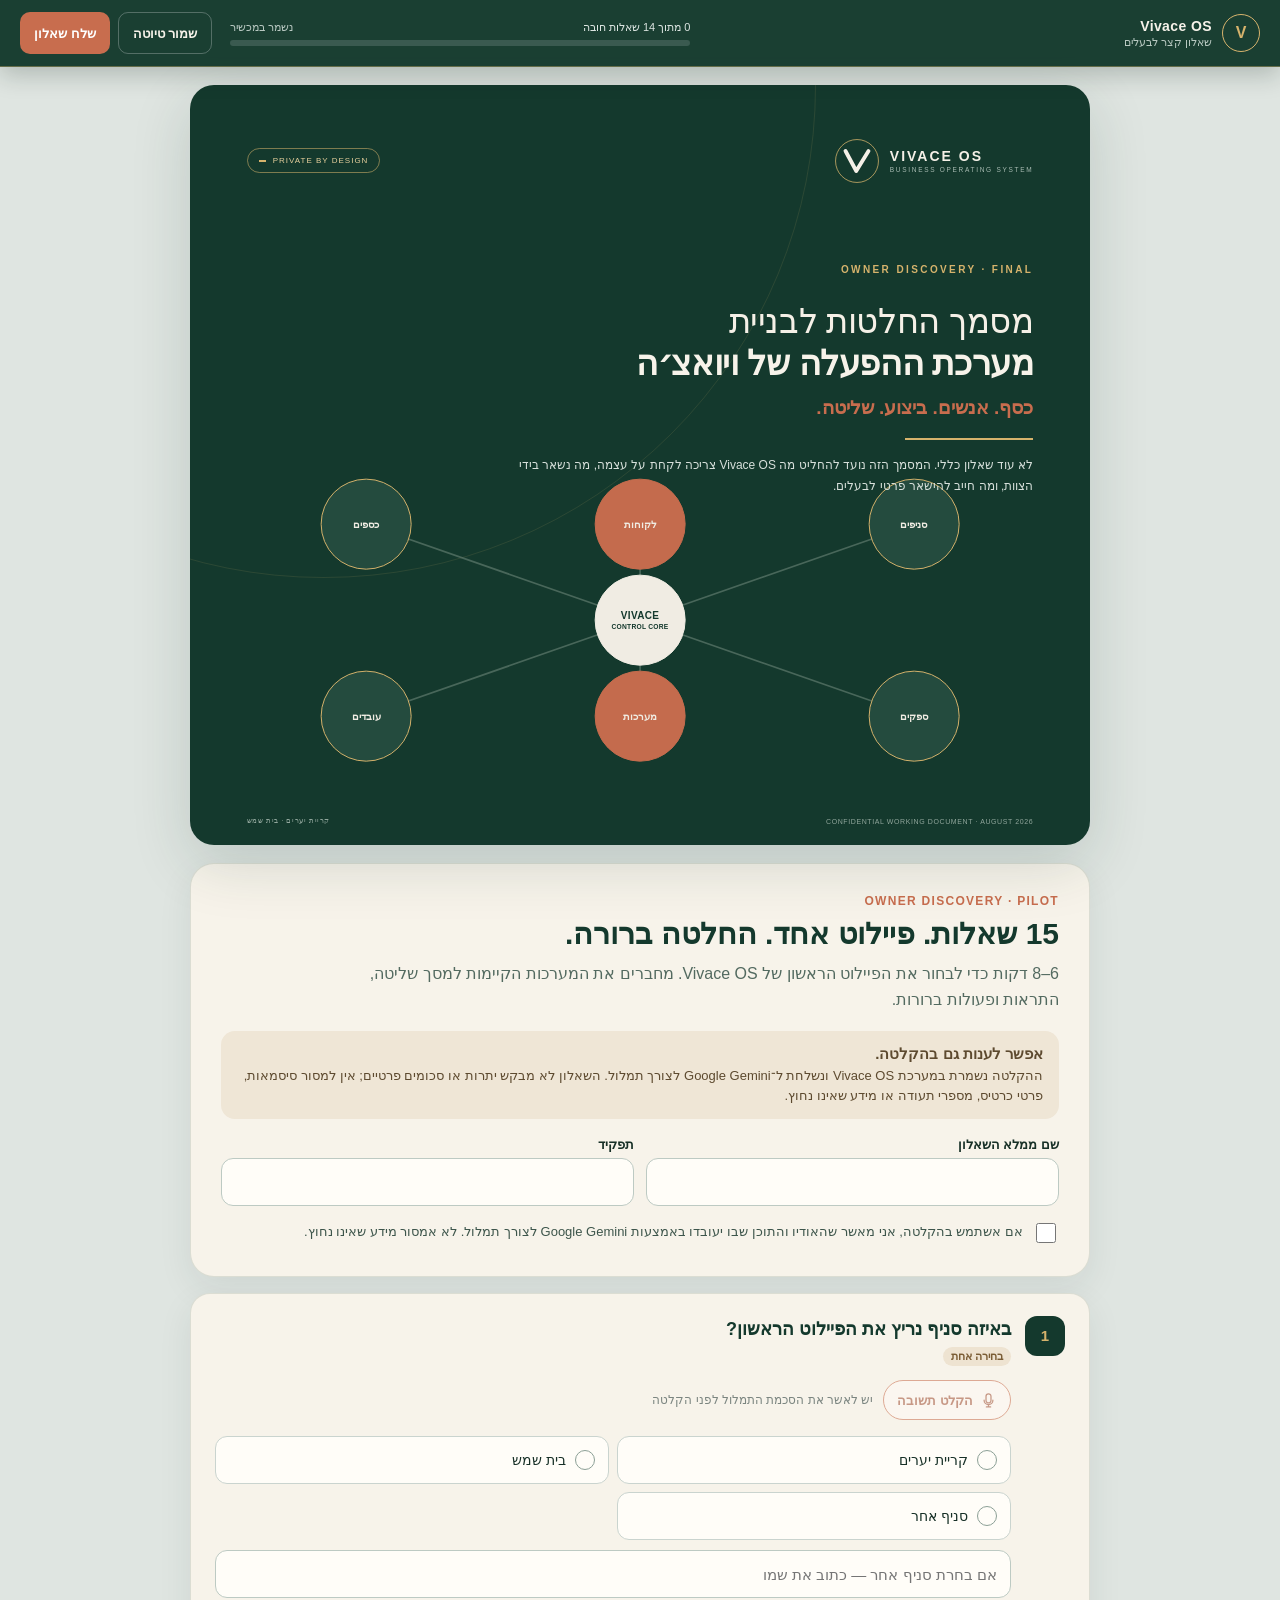
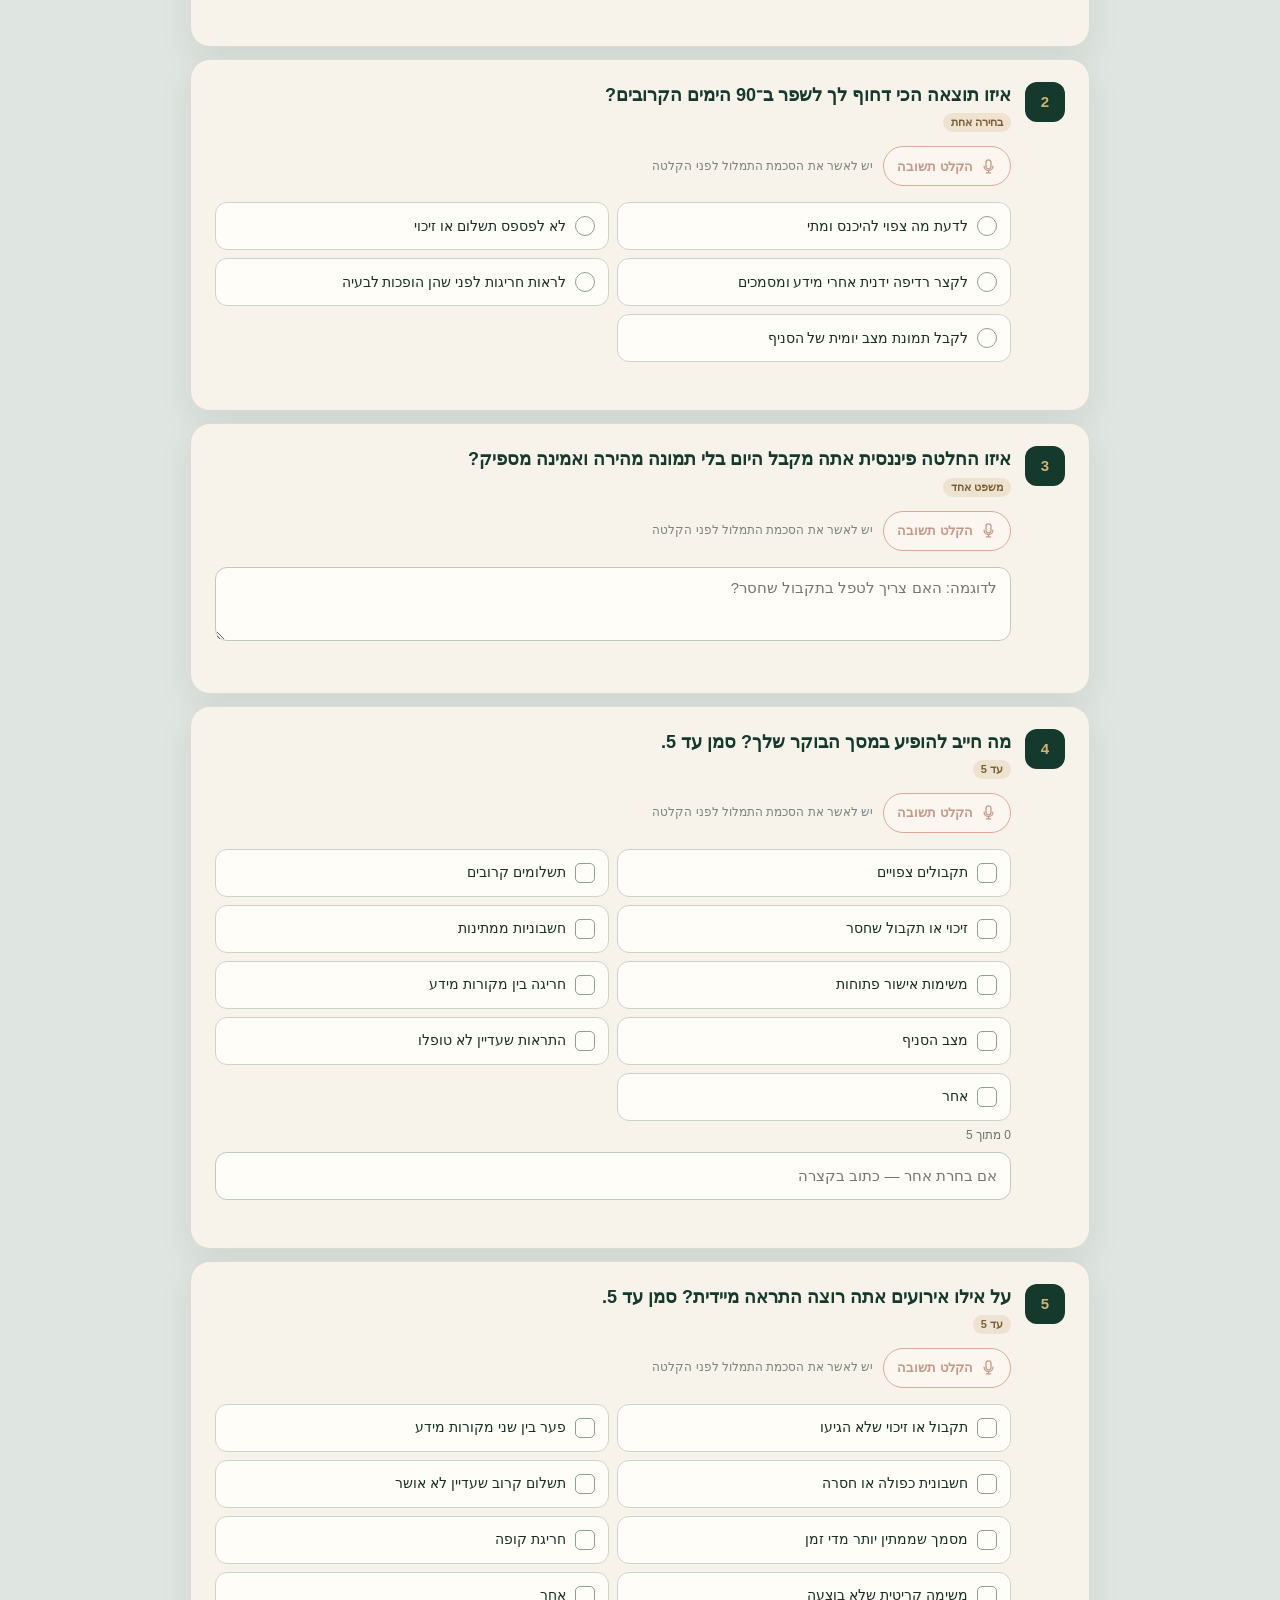
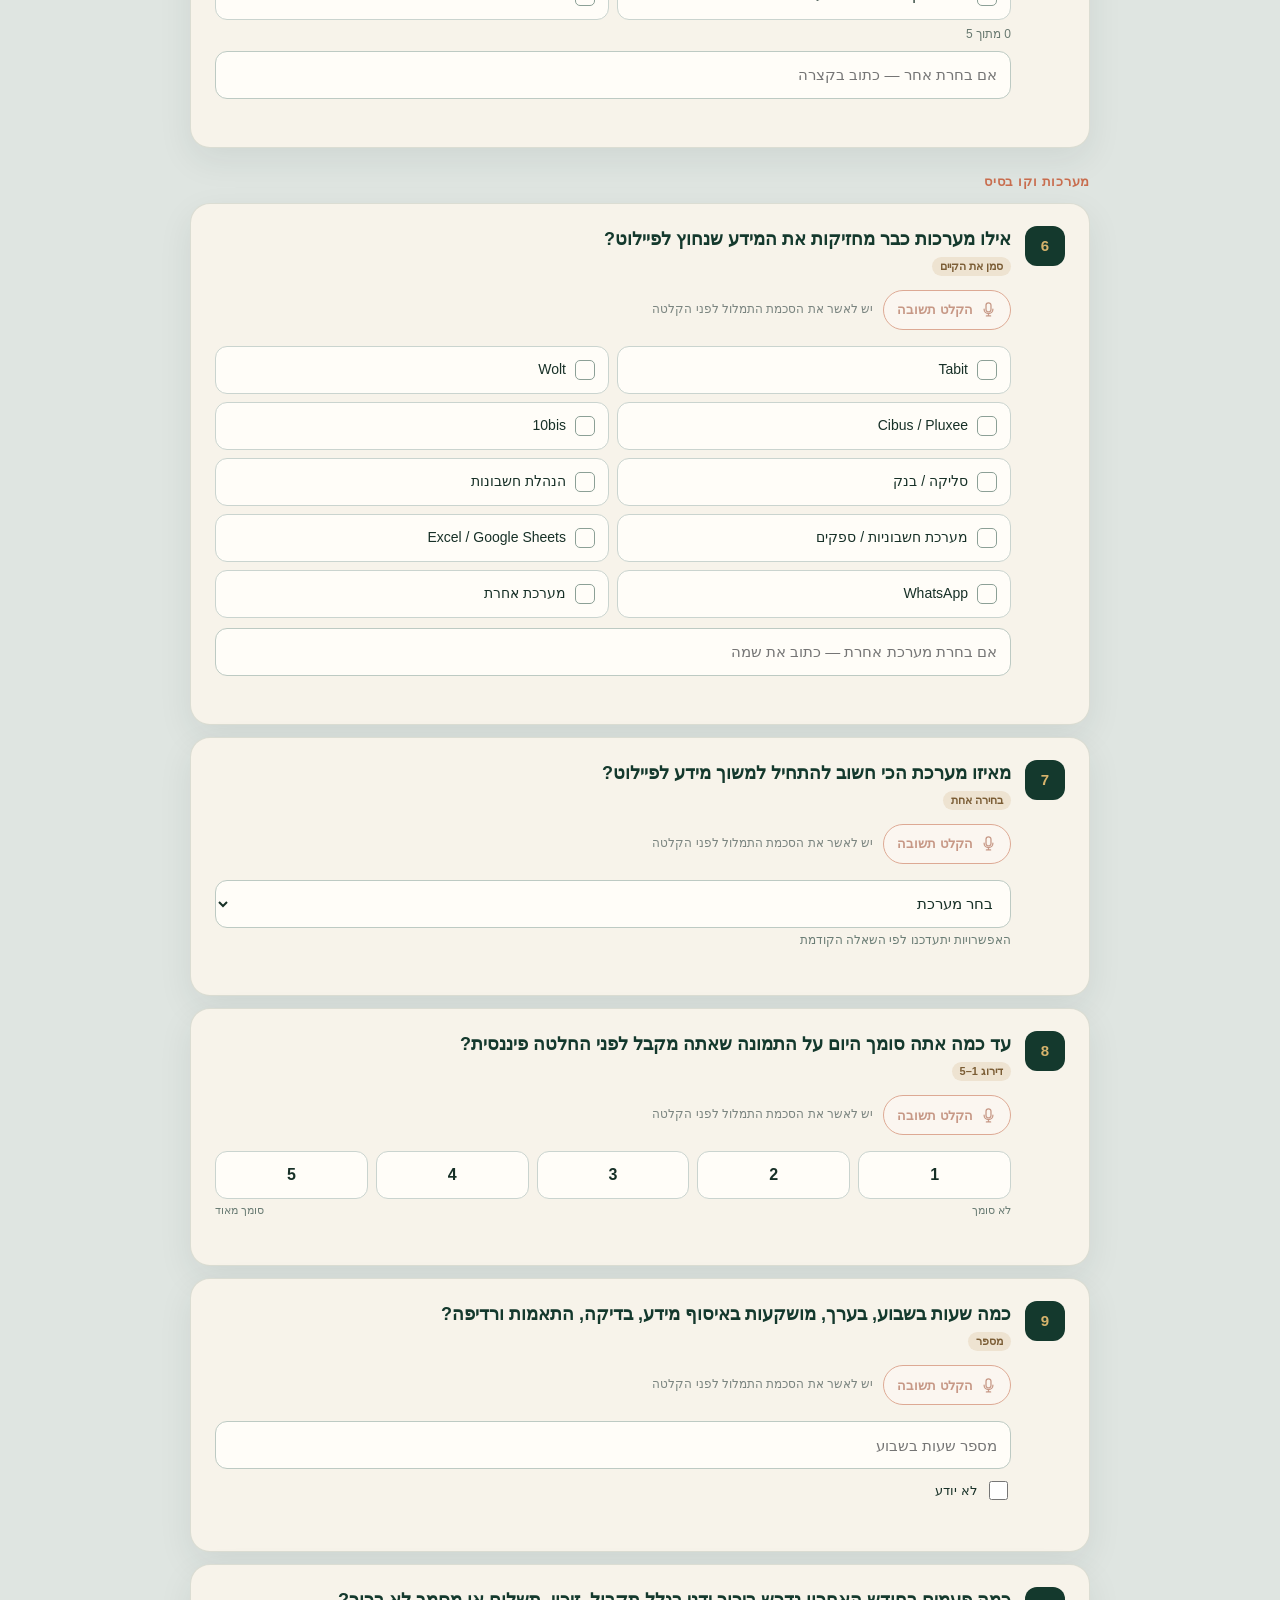
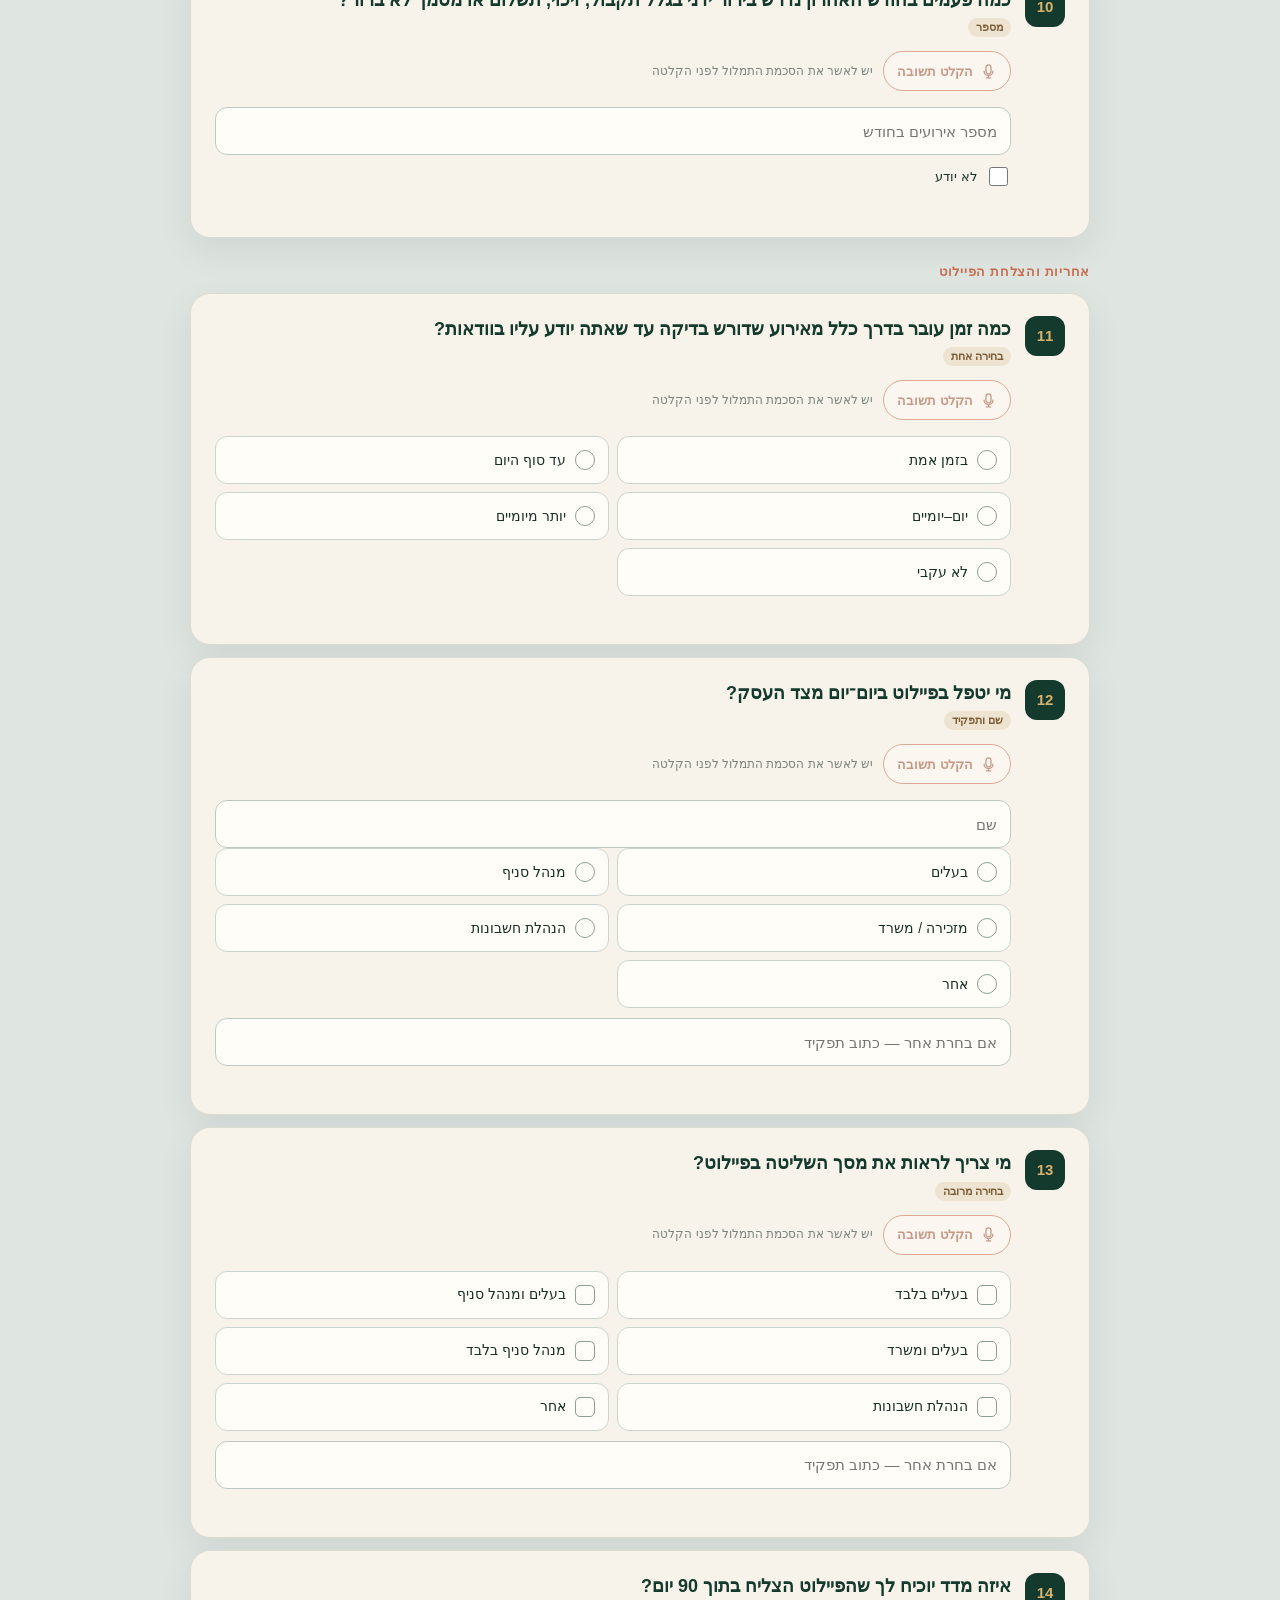
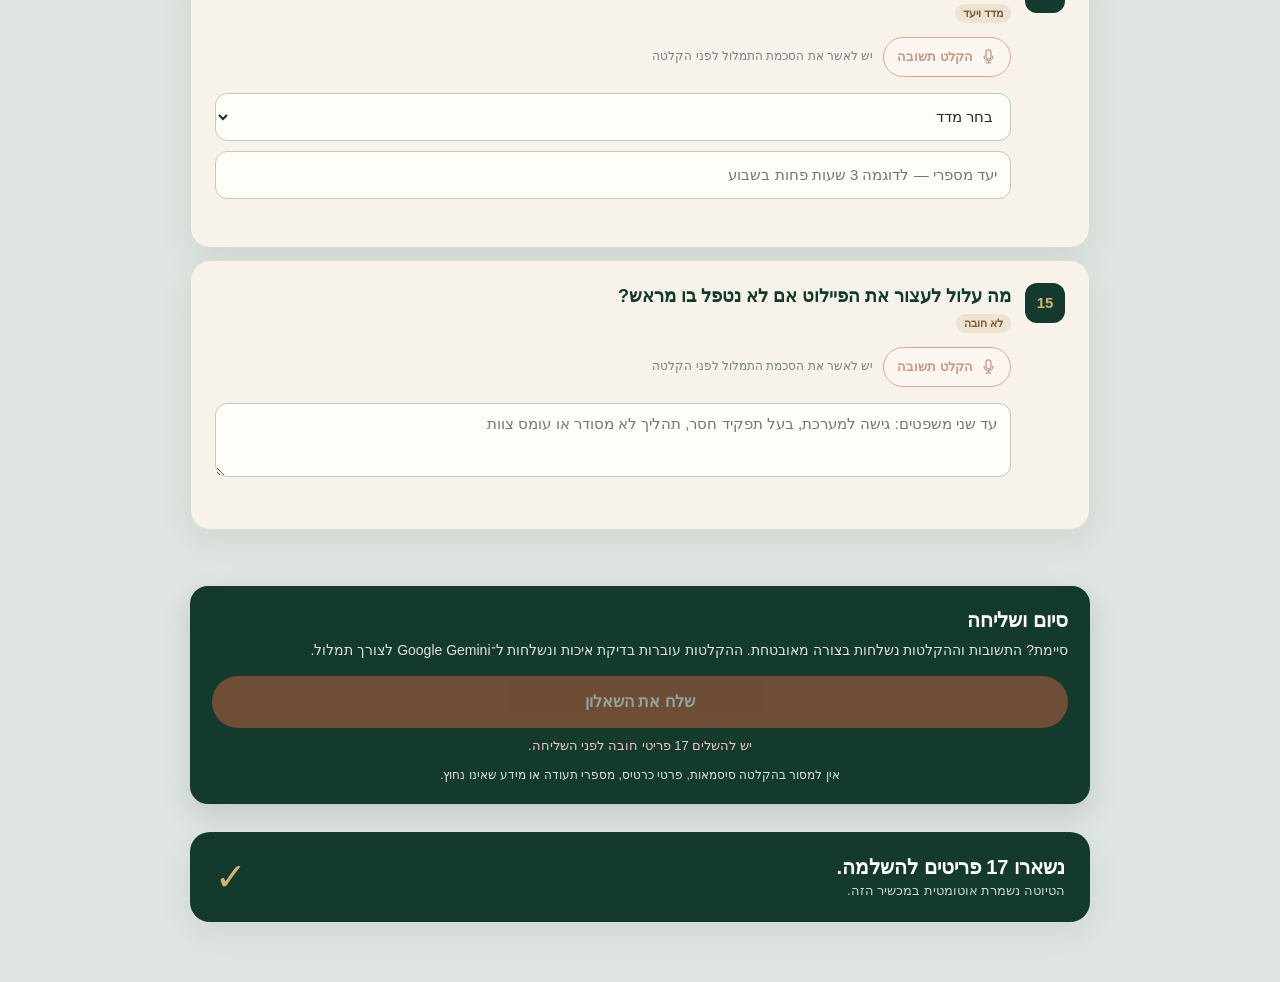
==== vivace-discovery/index.html @ 8874428e "fix: make Vivace discovery send-ready with consented audio" ====
<!doctype html><html lang="he" dir="rtl"><head><meta charset="utf-8"><meta name="viewport" content="width=device-width,initial-scale=1"><meta name="theme-color" content="#14392D"><meta name="referrer" content="no-referrer"><title>Vivace OS — Discovery</title><style>body{margin:0;background:#14392D;color:#fff;font-family:Arial,sans-serif;display:grid;place-items:center;min-height:100vh;text-align:center}.l{padding:24px}.s{width:34px;height:34px;border:3px solid rgba(255,255,255,.25);border-top-color:#D6B36C;border-radius:50%;margin:0 auto 14px;animation:r 1s linear infinite}@keyframes r{to{transform:rotate(360deg)}}</style></head><body><div class="l"><div class="s"></div><b>טוען את Vivace OS…</b></div><script>(async()=>{try{const qs=new URLSearchParams(location.search);const inviteKey='vivace-invite-token-v1';if(qs.get('admin')==='1'){const endpoint='https://eadljasmuqnzcrfudsib.supabase.co/functions/v1/vivace-admin',loginEndpoint='https://eadljasmuqnzcrfudsib.supabase.co/functions/v1/vivace-admin-login';const r=await fetch(endpoint,{cache:'no-store'});if(!r.ok)throw new Error('admin '+r.status);let h=await r.text();h=h.replace("const ENDPOINT=location.href.split('?')[0];",`const ENDPOINT='${endpoint}';const LOGIN_ENDPOINT='${loginEndpoint}';`);h=h.replace("async function loginWithKey(key){const r=await fetch(ENDPOINT,","async function loginWithKey(key){const r=await fetch(LOGIN_ENDPOINT,");if(!h.includes("const LOGIN_ENDPOINT="))throw new Error('admin login patch failed');document.open();document.write(h);document.close();return}if(qs.get('new')==='1'){const sid=(crypto.randomUUID?crypto.randomUUID():`${Date.now()}-${Math.random().toString(36).slice(2)}`),invite=qs.get('invite');location.replace(`${location.pathname}?session=${encodeURIComponent(sid)}${invite?`&invite=${encodeURIComponent(invite)}`:''}&build=send-ready-15-1`);return}const sid=qs.get('session'),invite=qs.get('invite');if(invite){try{sessionStorage.setItem(sid?`vivace-session:${sid}:${inviteKey}`:inviteKey,invite)}catch{}qs.delete('invite');history.replaceState(null,'',`${location.pathname}${qs.toString()?`?${qs.toString()}`:''}`)}if(sid){const prefix=`vivace-session:${sid}:`;const g=Storage.prototype.getItem,s=Storage.prototype.setItem,r=Storage.prototype.removeItem;Storage.prototype.getItem=function(k){return g.call(this,(this===localStorage||this===sessionStorage)?prefix+k:k)};Storage.prototype.setItem=function(k,v){return s.call(this,(this===localStorage||this===sessionStorage)?prefix+k:k,v)};Storage.prototype.removeItem=function(k){return r.call(this,(this===localStorage||this===sessionStorage)?prefix+k:k)};const io=indexedDB.open.bind(indexedDB),id=indexedDB.deleteDatabase.bind(indexedDB);indexedDB.open=(name,...args)=>io(prefix+name,...args);indexedDB.deleteDatabase=name=>id(prefix+name)}const p=[];for(let i=0;i<7;i++){const r=await fetch(`v5.part${String(i).padStart(2,'0')}.b64?v=5.1`,{cache:'no-store'});if(!r.ok)throw new Error('part '+i);p.push(await r.text())}const b=atob(p.join('').replace(/\s+/g,'')),u=Uint8Array.from(b,c=>c.charCodeAt(0)),ds=new DecompressionStream('gzip'),t=await new Response(new Blob([u]).stream().pipeThrough(ds)).text(),patched=t.replace('</body>','<script src="v13audioguard.js?v=15.1"><'+'/script><script src="v14preview.js?v=15.1"><'+'/script><script src="v9patch.js?v=15.1"><'+'/script><script src="v12invite.js?v=15.1"><'+'/script><script src="v15sendready.js?v=15.1"><'+'/script></body>');document.open();document.write(patched);document.close()}catch(e){console.error(e);document.body.innerHTML='<div class="l"><b>לא ניתן לטעון את המסך</b><p>נסה לרענן את הדף.</p></div>'}})()</script></body></html>
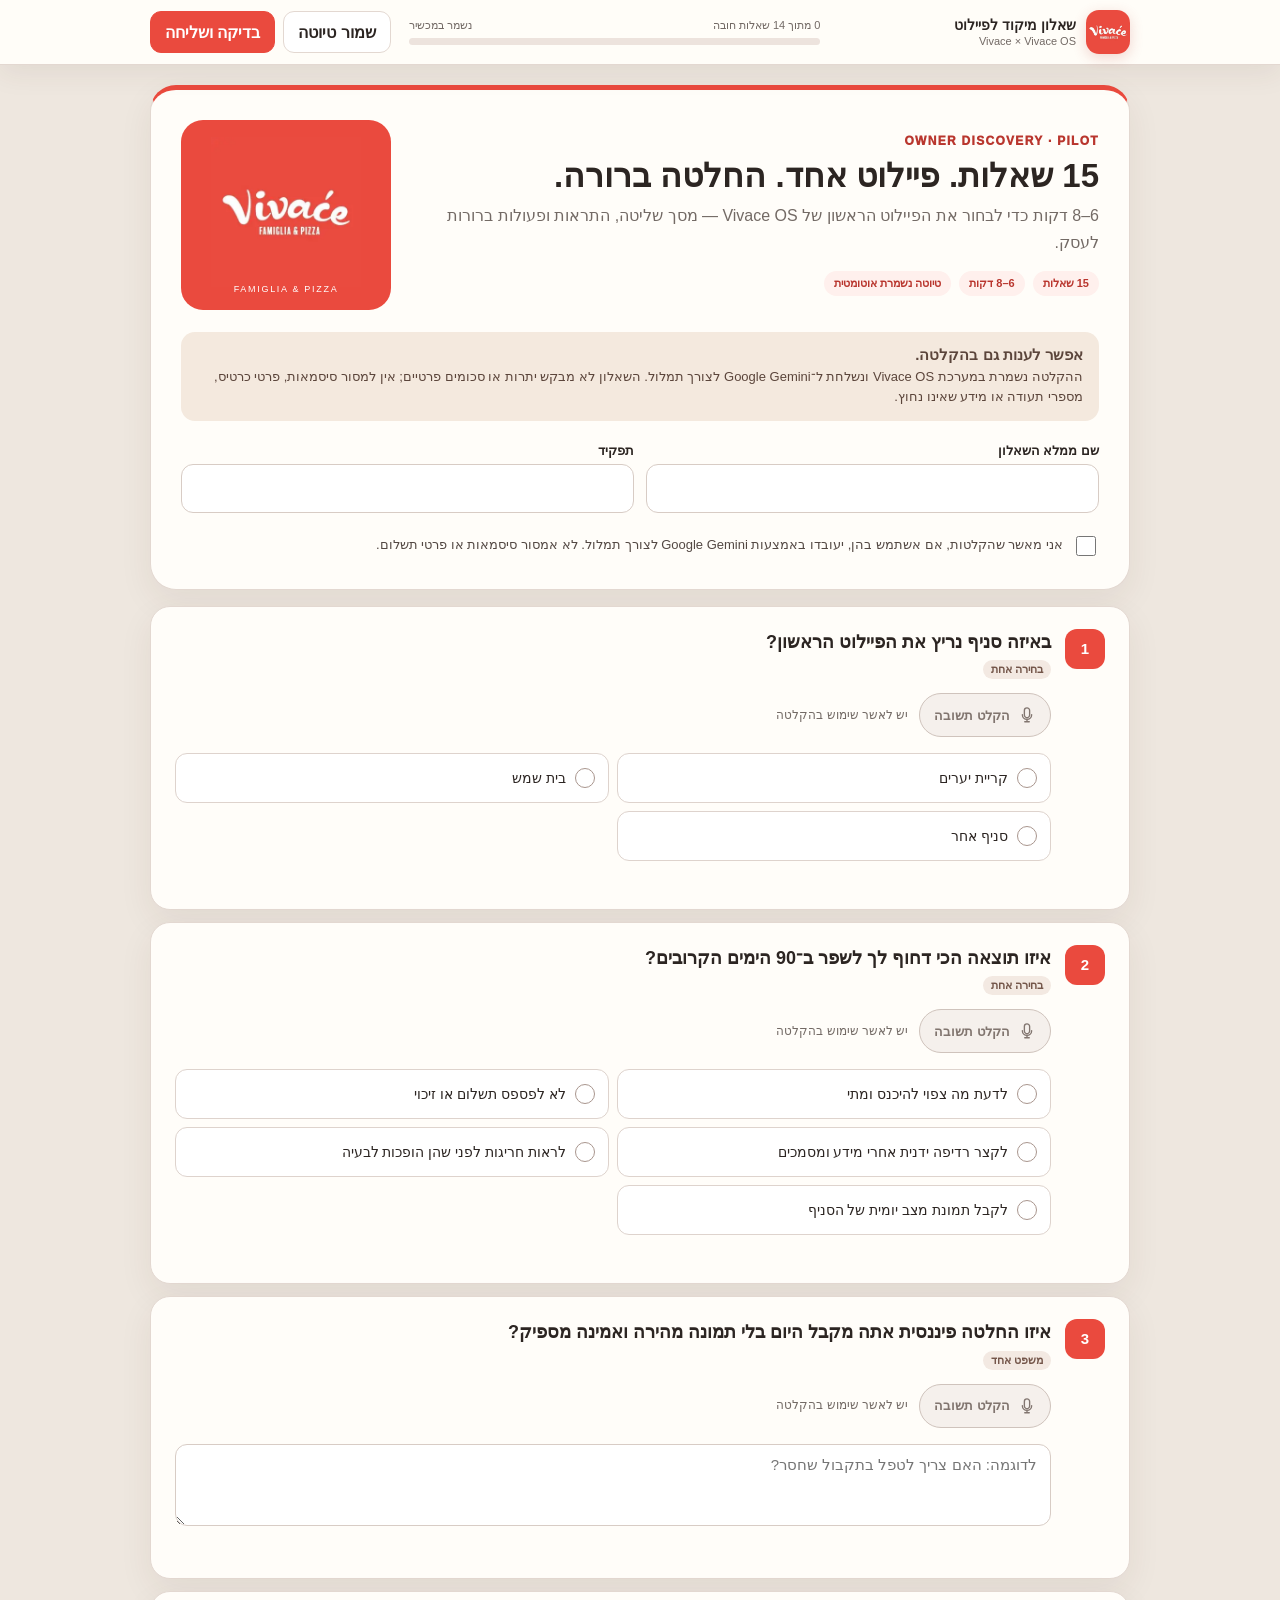
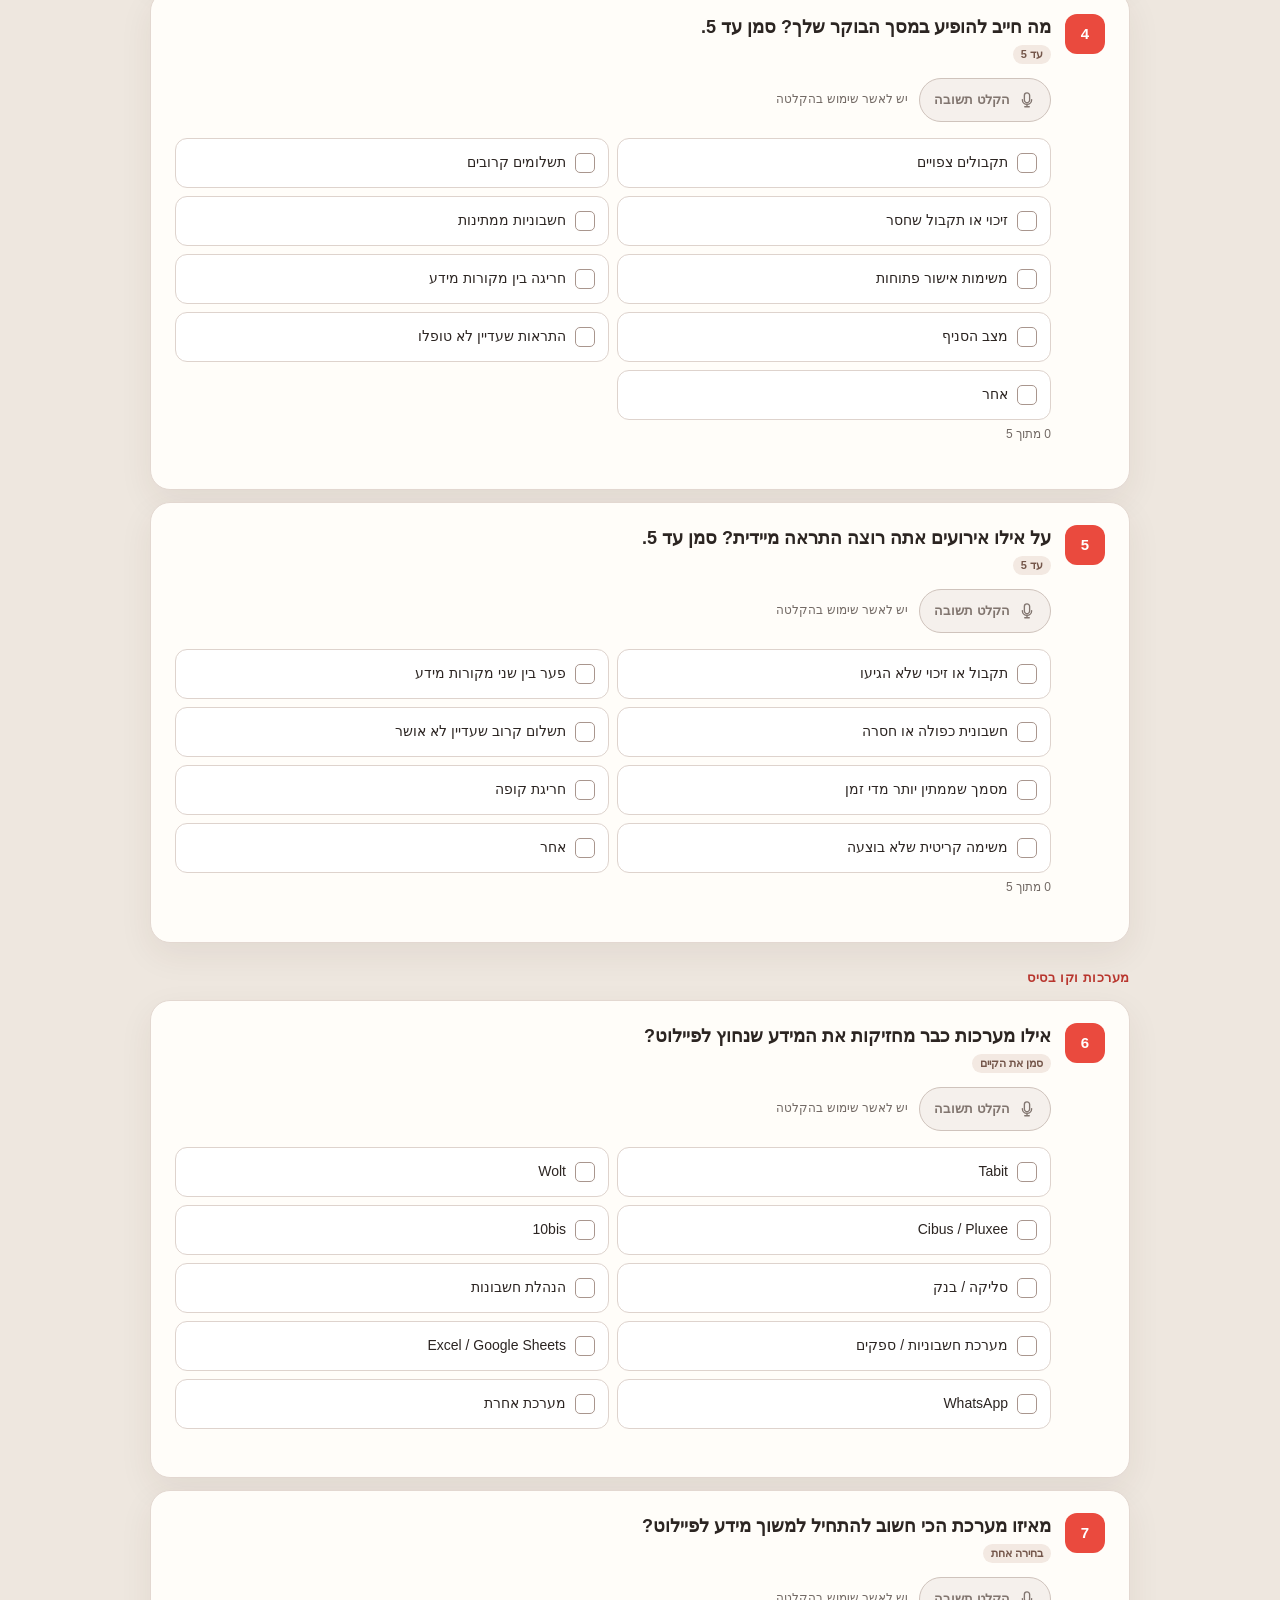
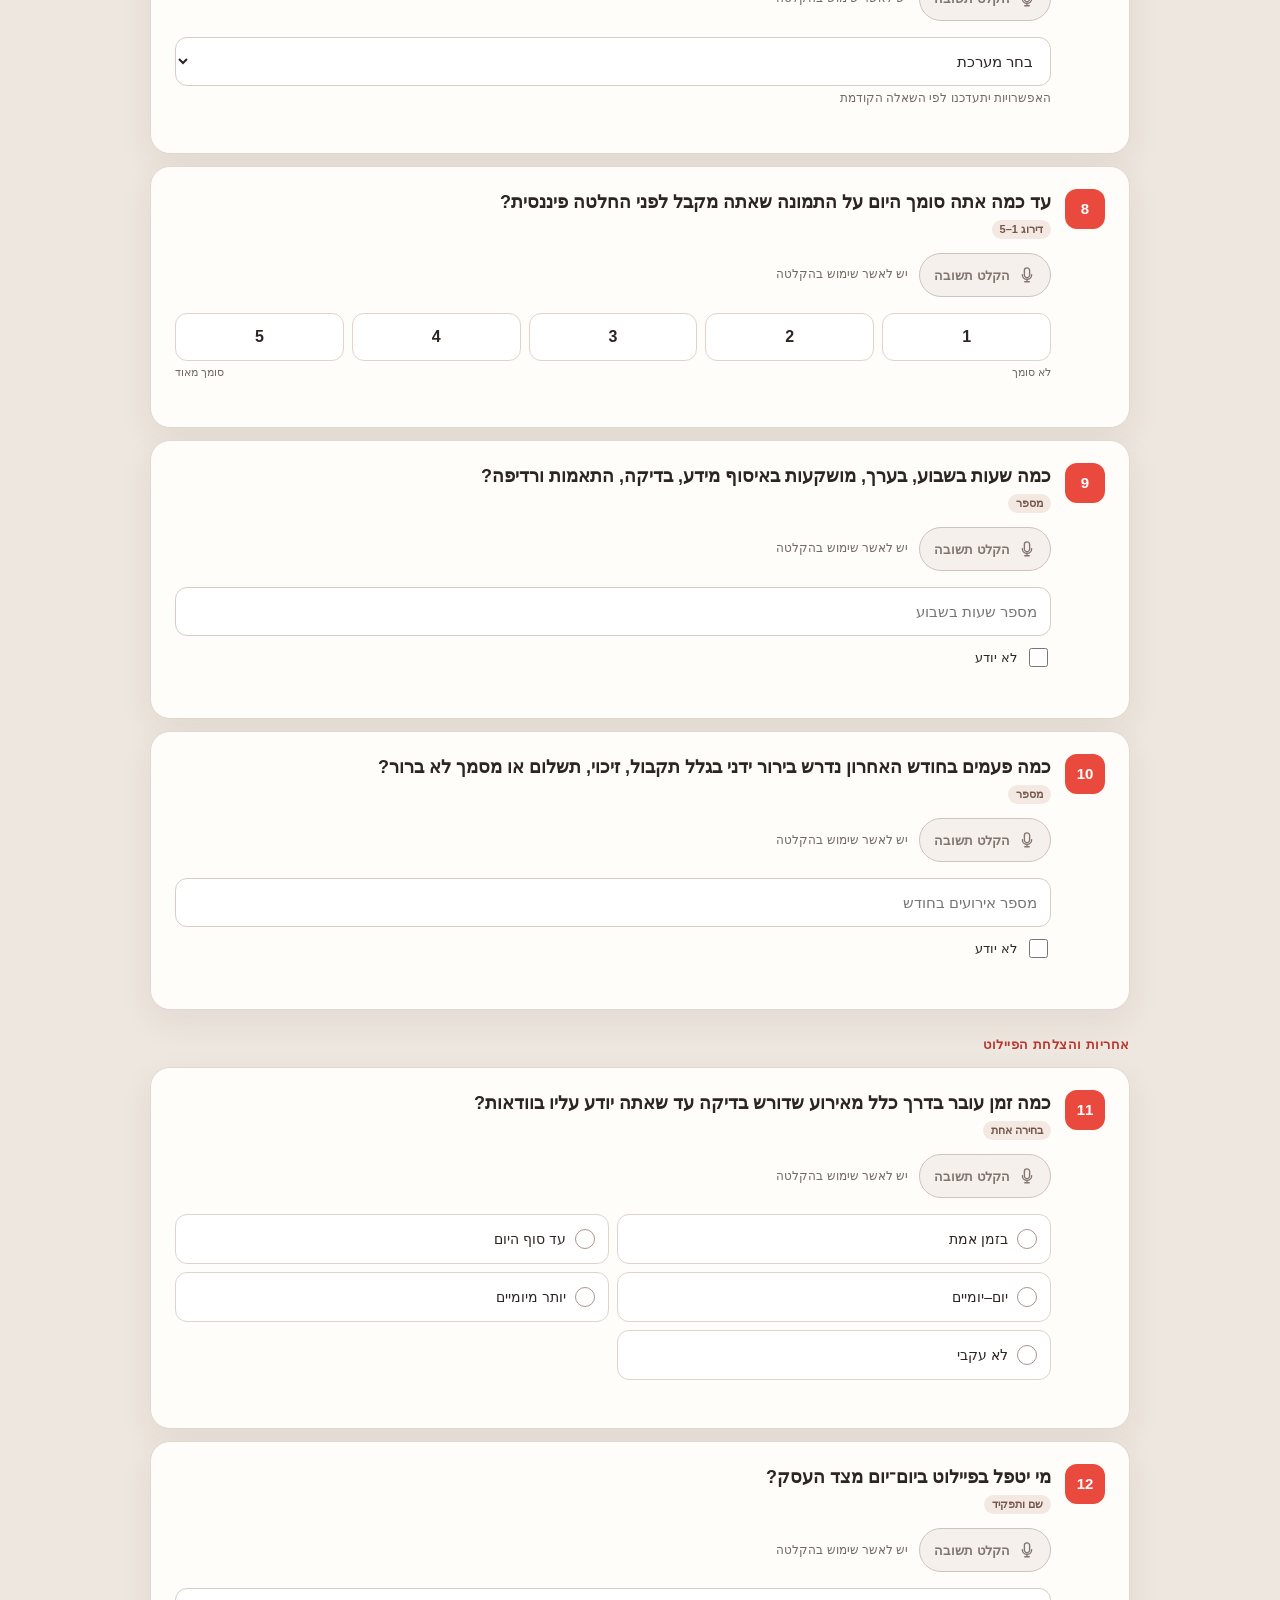
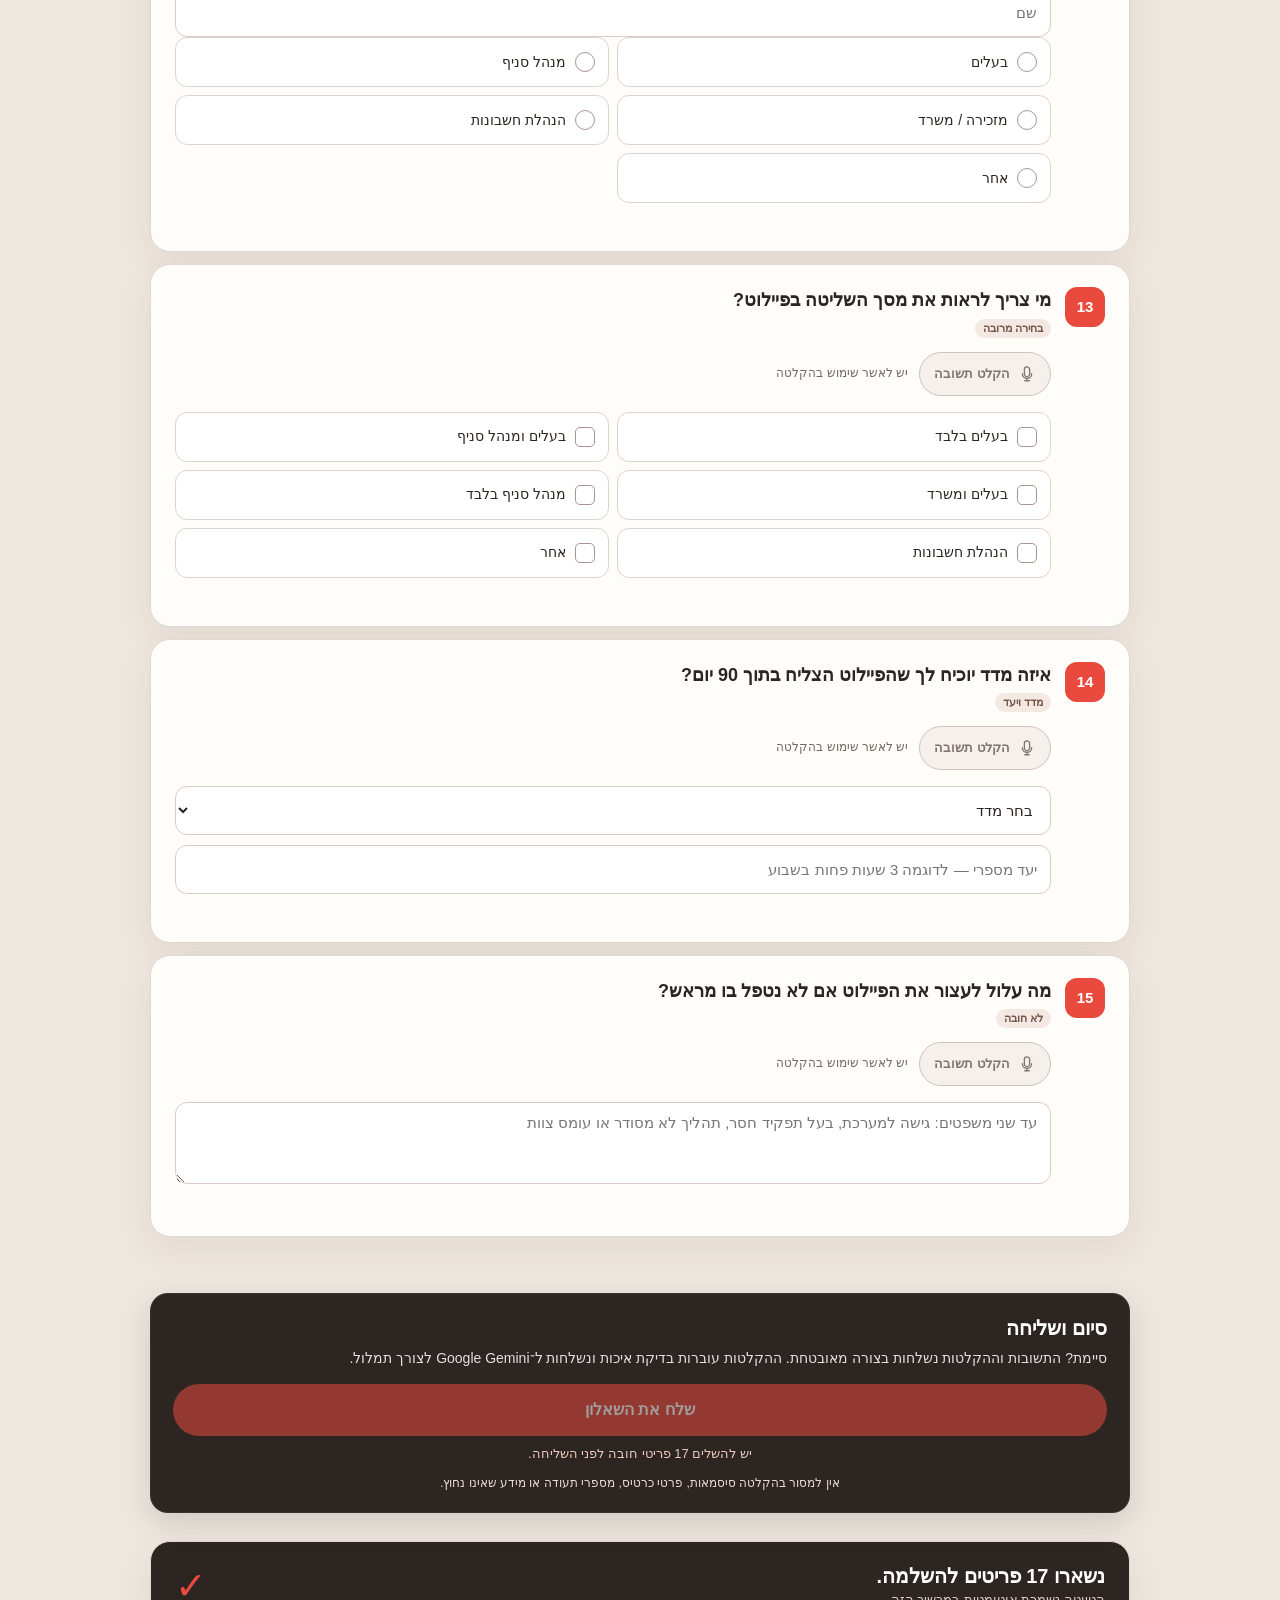
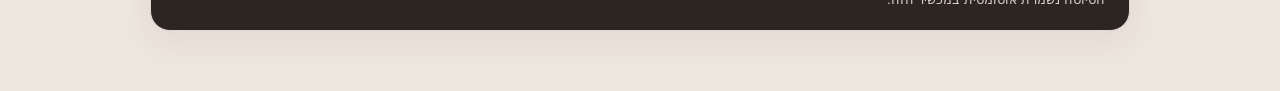
==== commit bc3b636f: "fix: isolate audio controls and apply Vivace branding" ====
--- a/vivace-discovery/index.html
+++ b/vivace-discovery/index.html
@@ -1 +1 @@
-<!doctype html><html lang="he" dir="rtl"><head><meta charset="utf-8"><meta name="viewport" content="width=device-width,initial-scale=1"><meta name="theme-color" content="#14392D"><meta name="referrer" content="no-referrer"><title>Vivace OS — Discovery</title><style>body{margin:0;background:#14392D;color:#fff;font-family:Arial,sans-serif;display:grid;place-items:center;min-height:100vh;text-align:center}.l{padding:24px}.s{width:34px;height:34px;border:3px solid rgba(255,255,255,.25);border-top-color:#D6B36C;border-radius:50%;margin:0 auto 14px;animation:r 1s linear infinite}@keyframes r{to{transform:rotate(360deg)}}</style></head><body><div class="l"><div class="s"></div><b>טוען את Vivace OS…</b></div><script>(async()=>{try{const qs=new URLSearchParams(location.search);const inviteKey='vivace-invite-token-v1';if(qs.get('admin')==='1'){const endpoint='https://eadljasmuqnzcrfudsib.supabase.co/functions/v1/vivace-admin',loginEndpoint='https://eadljasmuqnzcrfudsib.supabase.co/functions/v1/vivace-admin-login';const r=await fetch(endpoint,{cache:'no-store'});if(!r.ok)throw new Error('admin '+r.status);let h=await r.text();h=h.replace("const ENDPOINT=location.href.split('?')[0];",`const ENDPOINT='${endpoint}';const LOGIN_ENDPOINT='${loginEndpoint}';`);h=h.replace("async function loginWithKey(key){const r=await fetch(ENDPOINT,","async function loginWithKey(key){const r=await fetch(LOGIN_ENDPOINT,");if(!h.includes("const LOGIN_ENDPOINT="))throw new Error('admin login patch failed');document.open();document.write(h);document.close();return}if(qs.get('new')==='1'){const sid=(crypto.randomUUID?crypto.randomUUID():`${Date.now()}-${Math.random().toString(36).slice(2)}`),invite=qs.get('invite');location.replace(`${location.pathname}?session=${encodeURIComponent(sid)}${invite?`&invite=${encodeURIComponent(invite)}`:''}&build=send-ready-15-1`);return}const sid=qs.get('session'),invite=qs.get('invite');if(invite){try{sessionStorage.setItem(sid?`vivace-session:${sid}:${inviteKey}`:inviteKey,invite)}catch{}qs.delete('invite');history.replaceState(null,'',`${location.pathname}${qs.toString()?`?${qs.toString()}`:''}`)}if(sid){const prefix=`vivace-session:${sid}:`;const g=Storage.prototype.getItem,s=Storage.prototype.setItem,r=Storage.prototype.removeItem;Storage.prototype.getItem=function(k){return g.call(this,(this===localStorage||this===sessionStorage)?prefix+k:k)};Storage.prototype.setItem=function(k,v){return s.call(this,(this===localStorage||this===sessionStorage)?prefix+k:k,v)};Storage.prototype.removeItem=function(k){return r.call(this,(this===localStorage||this===sessionStorage)?prefix+k:k)};const io=indexedDB.open.bind(indexedDB),id=indexedDB.deleteDatabase.bind(indexedDB);indexedDB.open=(name,...args)=>io(prefix+name,...args);indexedDB.deleteDatabase=name=>id(prefix+name)}const p=[];for(let i=0;i<7;i++){const r=await fetch(`v5.part${String(i).padStart(2,'0')}.b64?v=5.1`,{cache:'no-store'});if(!r.ok)throw new Error('part '+i);p.push(await r.text())}const b=atob(p.join('').replace(/\s+/g,'')),u=Uint8Array.from(b,c=>c.charCodeAt(0)),ds=new DecompressionStream('gzip'),t=await new Response(new Blob([u]).stream().pipeThrough(ds)).text(),patched=t.replace('</body>','<script src="v13audioguard.js?v=15.1"><'+'/script><script src="v14preview.js?v=15.1"><'+'/script><script src="v9patch.js?v=15.1"><'+'/script><script src="v12invite.js?v=15.1"><'+'/script><script src="v15sendready.js?v=15.1"><'+'/script></body>');document.open();document.write(patched);document.close()}catch(e){console.error(e);document.body.innerHTML='<div class="l"><b>לא ניתן לטעון את המסך</b><p>נסה לרענן את הדף.</p></div>'}})()</script></body></html>
+<!doctype html><html lang="he" dir="rtl"><head><meta charset="utf-8"><meta name="viewport" content="width=device-width,initial-scale=1"><meta name="theme-color" content="#EA4A3E"><meta name="referrer" content="no-referrer"><title>Vivace OS — Discovery</title><style>body{margin:0;background:#EA4A3E;color:#fff;font-family:Arial,sans-serif;display:grid;place-items:center;min-height:100vh;text-align:center}.l{padding:24px}.s{width:34px;height:34px;border:3px solid rgba(255,255,255,.25);border-top-color:#fff;border-radius:50%;margin:0 auto 14px;animation:r 1s linear infinite}@keyframes r{to{transform:rotate(360deg)}}</style></head><body><div class="l"><div class="s"></div><b>טוען את Vivace OS…</b></div><script>(async()=>{try{const qs=new URLSearchParams(location.search);const inviteKey='vivace-invite-token-v1';if(qs.get('admin')==='1'){const endpoint='https://eadljasmuqnzcrfudsib.supabase.co/functions/v1/vivace-admin',loginEndpoint='https://eadljasmuqnzcrfudsib.supabase.co/functions/v1/vivace-admin-login';const r=await fetch(endpoint,{cache:'no-store'});if(!r.ok)throw new Error('admin '+r.status);let h=await r.text();h=h.replace("const ENDPOINT=location.href.split('?')[0];",`const ENDPOINT='${endpoint}';const LOGIN_ENDPOINT='${loginEndpoint}';`);h=h.replace("async function loginWithKey(key){const r=await fetch(ENDPOINT,","async function loginWithKey(key){const r=await fetch(LOGIN_ENDPOINT,");if(!h.includes("const LOGIN_ENDPOINT="))throw new Error('admin login patch failed');document.open();document.write(h);document.close();return}if(qs.get('new')==='1'){const sid=(crypto.randomUUID?crypto.randomUUID():`${Date.now()}-${Math.random().toString(36).slice(2)}`),invite=qs.get('invite');location.replace(`${location.pathname}?session=${encodeURIComponent(sid)}${invite?`&invite=${encodeURIComponent(invite)}`:''}&build=brand-audio-16-0`);return}const sid=qs.get('session'),invite=qs.get('invite');if(invite){try{sessionStorage.setItem(sid?`vivace-session:${sid}:${inviteKey}`:inviteKey,invite)}catch{}qs.delete('invite');history.replaceState(null,'',`${location.pathname}${qs.toString()?`?${qs.toString()}`:''}`)}if(sid){const prefix=`vivace-session:${sid}:`;const g=Storage.prototype.getItem,s=Storage.prototype.setItem,r=Storage.prototype.removeItem;Storage.prototype.getItem=function(k){return g.call(this,(this===localStorage||this===sessionStorage)?prefix+k:k)};Storage.prototype.setItem=function(k,v){return s.call(this,(this===localStorage||this===sessionStorage)?prefix+k:k,v)};Storage.prototype.removeItem=function(k){return r.call(this,(this===localStorage||this===sessionStorage)?prefix+k:k)};const io=indexedDB.open.bind(indexedDB),id=indexedDB.deleteDatabase.bind(indexedDB);indexedDB.open=(name,...args)=>io(prefix+name,...args);indexedDB.deleteDatabase=name=>id(prefix+name)}const p=[];for(let i=0;i<7;i++){const r=await fetch(`v5.part${String(i).padStart(2,'0')}.b64?v=5.1`,{cache:'no-store'});if(!r.ok)throw new Error('part '+i);p.push(await r.text())}const b=atob(p.join('').replace(/\s+/g,'')),u=Uint8Array.from(b,c=>c.charCodeAt(0)),ds=new DecompressionStream('gzip'),t=await new Response(new Blob([u]).stream().pipeThrough(ds)).text(),patched=t.replace('</body>','<script src="v13audioguard.js?v=16.0"><'+'/script><script src="v14preview.js?v=16.0"><'+'/script><script src="v9patch.js?v=16.0"><'+'/script><script src="v12invite.js?v=16.0"><'+'/script><script src="v15sendready.js?v=16.0"><'+'/script></body>');document.open();document.write(patched);document.close()}catch(e){console.error(e);document.body.innerHTML='<div class="l"><b>לא ניתן לטעון את המסך</b><p>נסה לרענן את הדף.</p></div>'}})()</script></body></html>
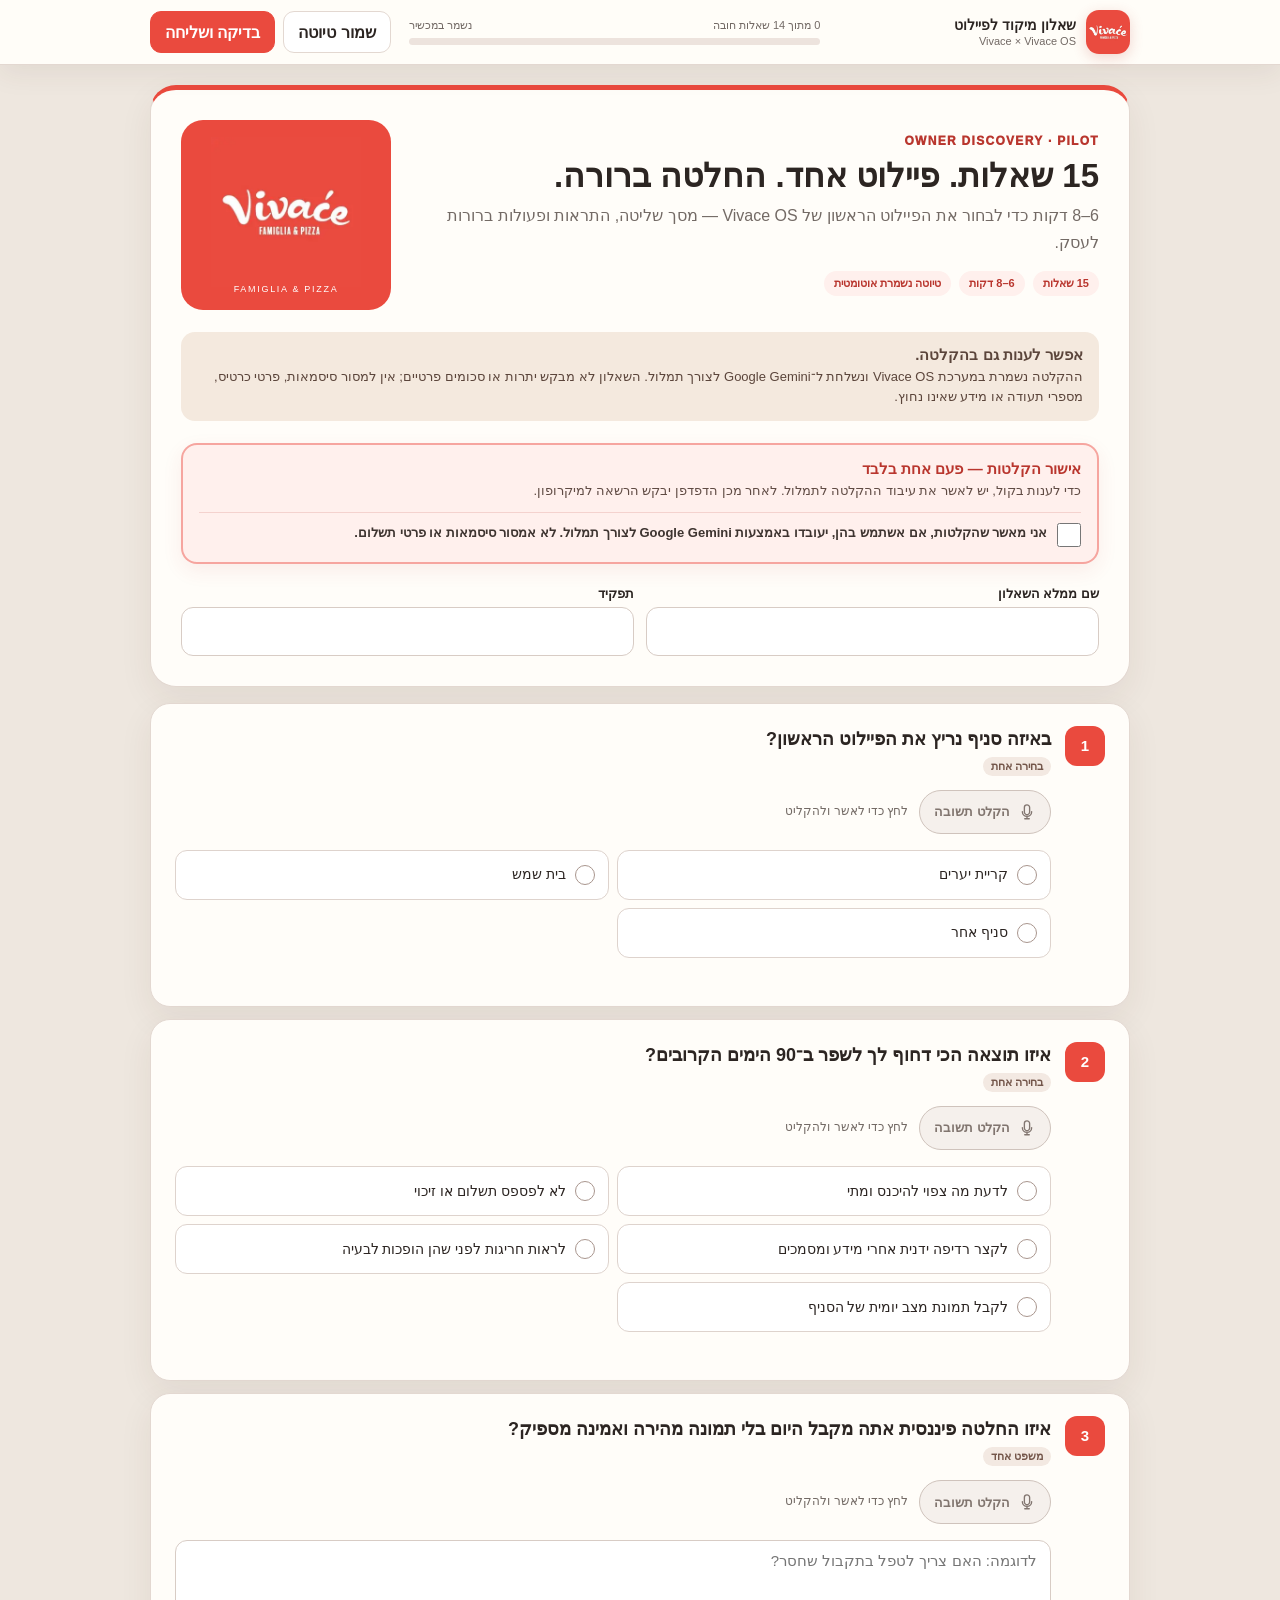
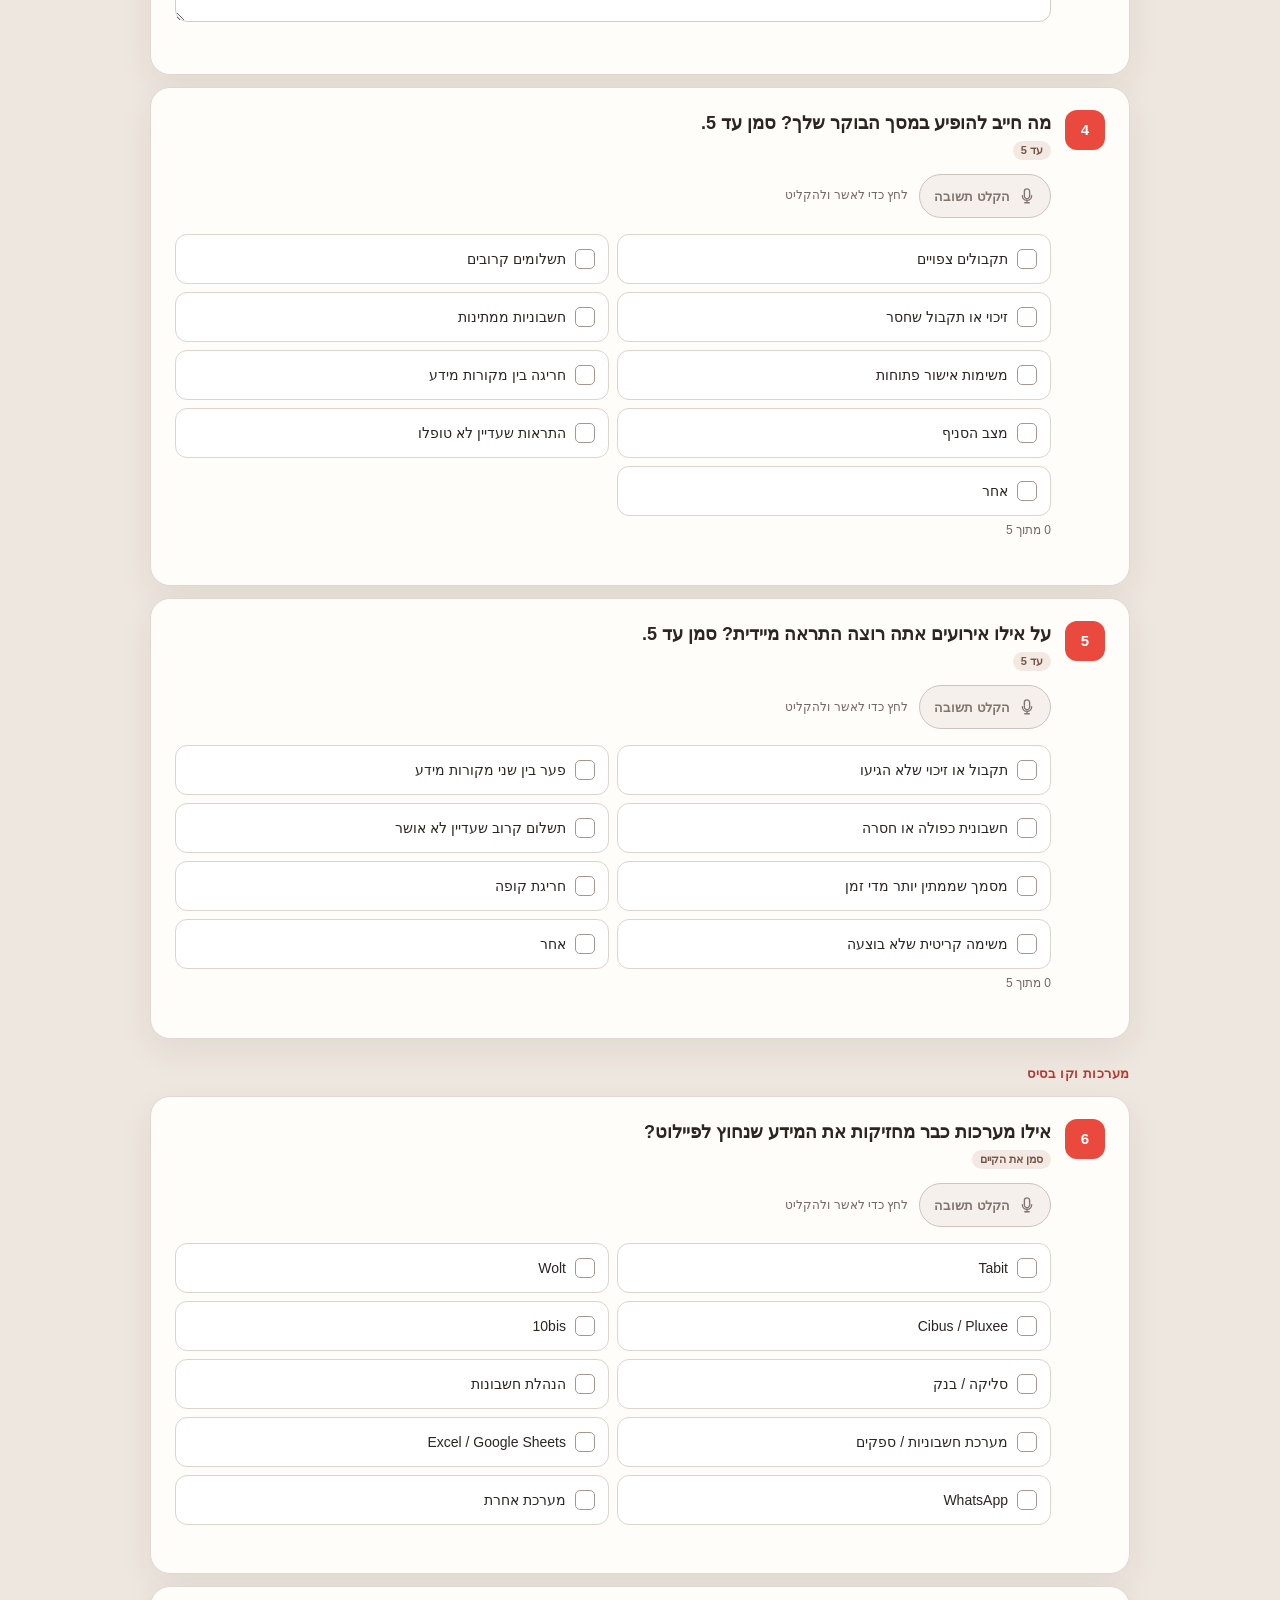
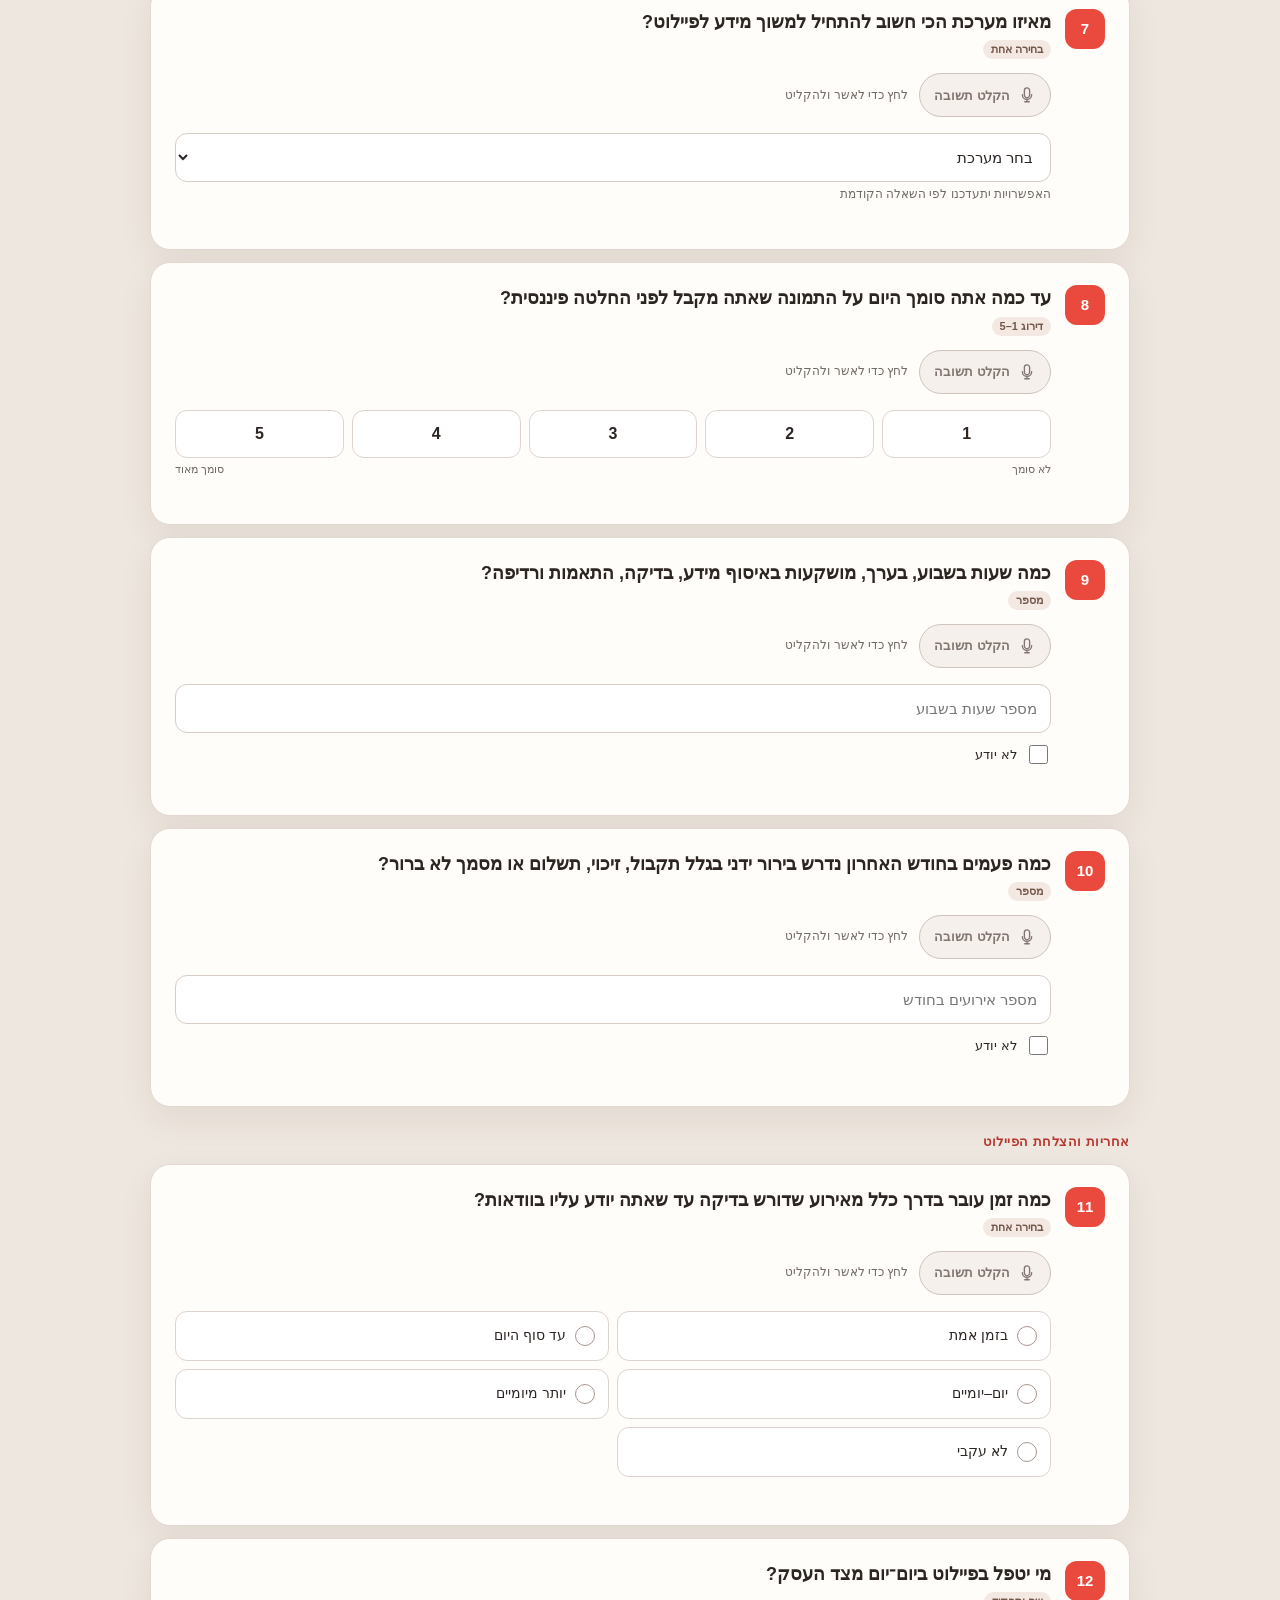
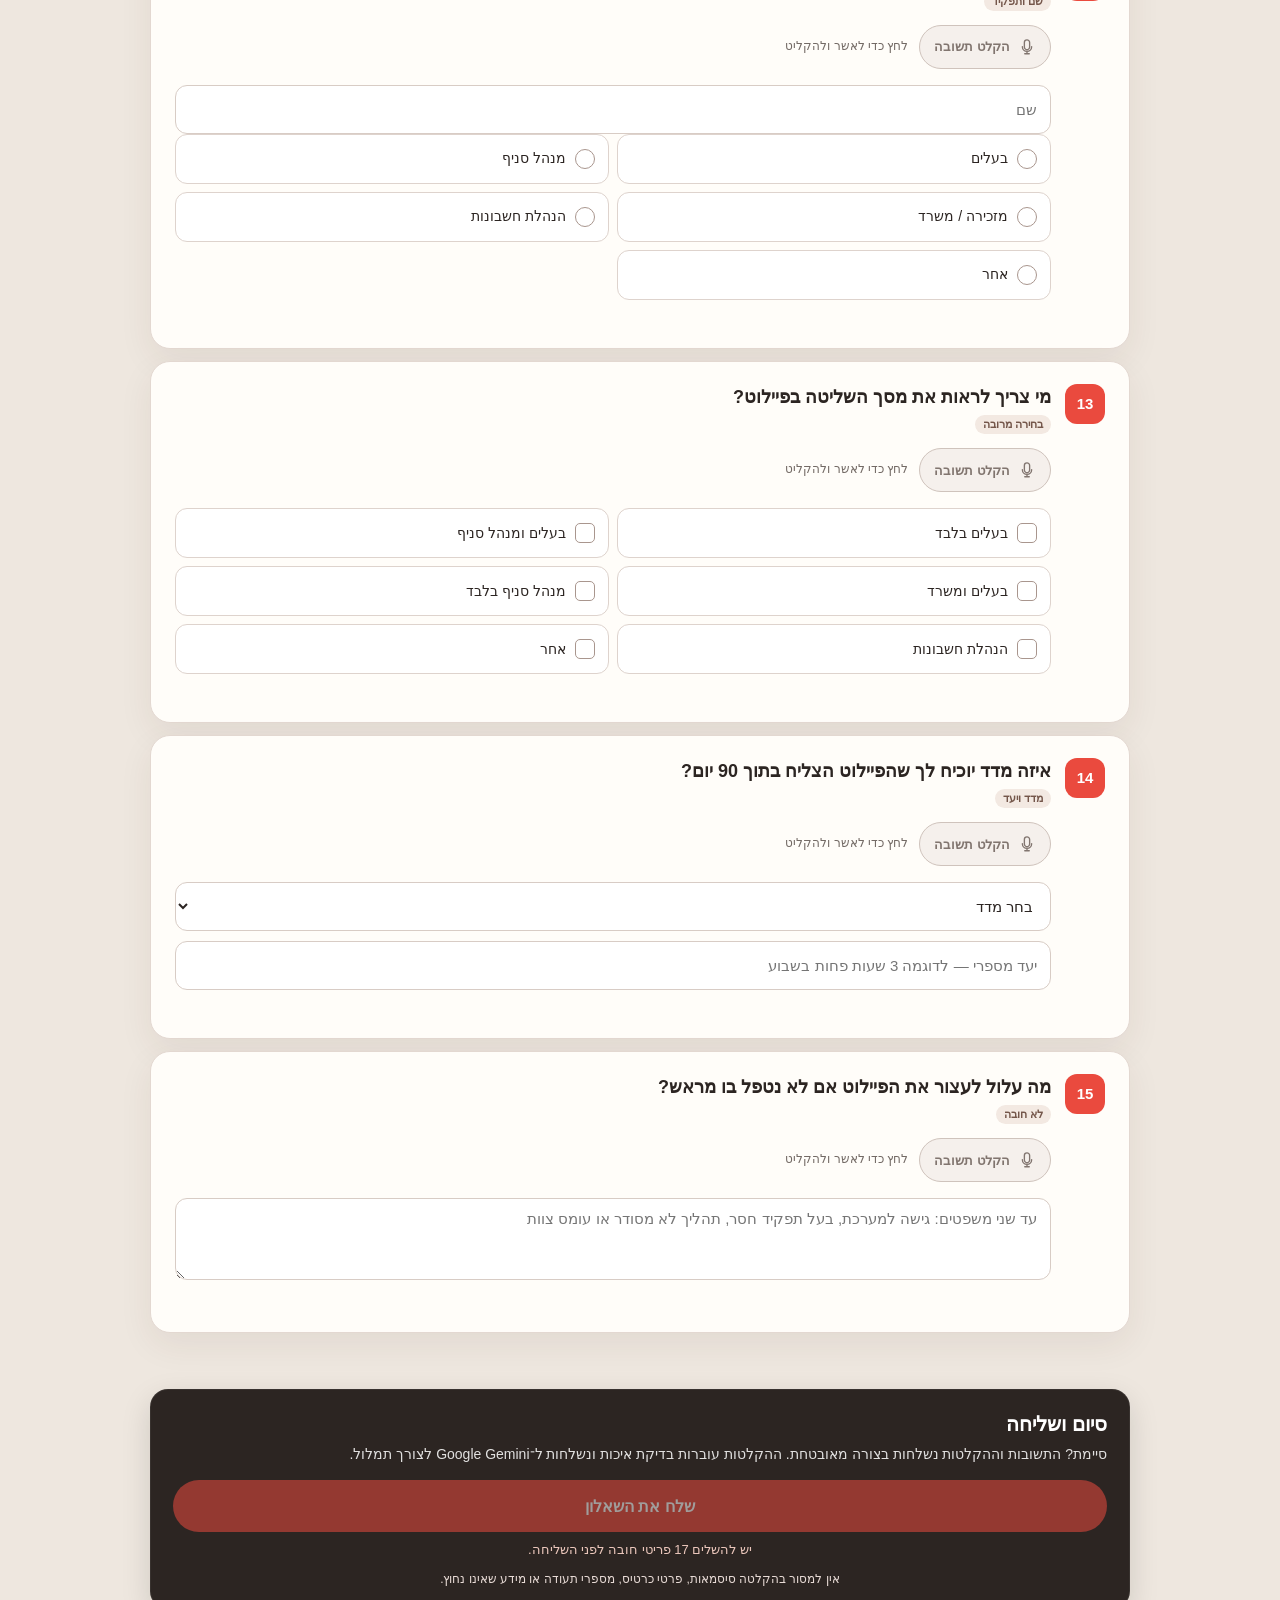
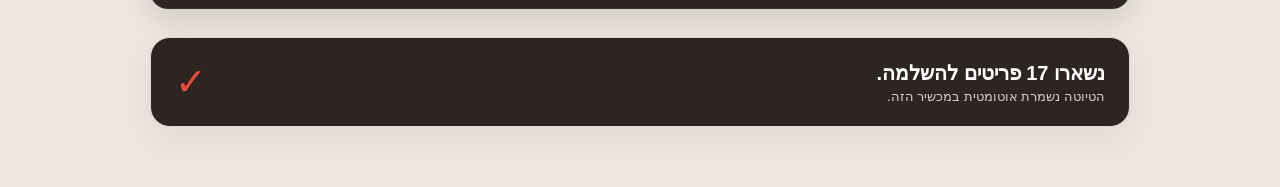
==== commit c96eb3a5: "fix: load explicit recording consent flow" ====
--- a/vivace-discovery/index.html
+++ b/vivace-discovery/index.html
@@ -1 +1 @@
-<!doctype html><html lang="he" dir="rtl"><head><meta charset="utf-8"><meta name="viewport" content="width=device-width,initial-scale=1"><meta name="theme-color" content="#EA4A3E"><meta name="referrer" content="no-referrer"><title>Vivace OS — Discovery</title><style>body{margin:0;background:#EA4A3E;color:#fff;font-family:Arial,sans-serif;display:grid;place-items:center;min-height:100vh;text-align:center}.l{padding:24px}.s{width:34px;height:34px;border:3px solid rgba(255,255,255,.25);border-top-color:#fff;border-radius:50%;margin:0 auto 14px;animation:r 1s linear infinite}@keyframes r{to{transform:rotate(360deg)}}</style></head><body><div class="l"><div class="s"></div><b>טוען את Vivace OS…</b></div><script>(async()=>{try{const qs=new URLSearchParams(location.search);const inviteKey='vivace-invite-token-v1';if(qs.get('admin')==='1'){const endpoint='https://eadljasmuqnzcrfudsib.supabase.co/functions/v1/vivace-admin',loginEndpoint='https://eadljasmuqnzcrfudsib.supabase.co/functions/v1/vivace-admin-login';const r=await fetch(endpoint,{cache:'no-store'});if(!r.ok)throw new Error('admin '+r.status);let h=await r.text();h=h.replace("const ENDPOINT=location.href.split('?')[0];",`const ENDPOINT='${endpoint}';const LOGIN_ENDPOINT='${loginEndpoint}';`);h=h.replace("async function loginWithKey(key){const r=await fetch(ENDPOINT,","async function loginWithKey(key){const r=await fetch(LOGIN_ENDPOINT,");if(!h.includes("const LOGIN_ENDPOINT="))throw new Error('admin login patch failed');document.open();document.write(h);document.close();return}if(qs.get('new')==='1'){const sid=(crypto.randomUUID?crypto.randomUUID():`${Date.now()}-${Math.random().toString(36).slice(2)}`),invite=qs.get('invite');location.replace(`${location.pathname}?session=${encodeURIComponent(sid)}${invite?`&invite=${encodeURIComponent(invite)}`:''}&build=brand-audio-16-0`);return}const sid=qs.get('session'),invite=qs.get('invite');if(invite){try{sessionStorage.setItem(sid?`vivace-session:${sid}:${inviteKey}`:inviteKey,invite)}catch{}qs.delete('invite');history.replaceState(null,'',`${location.pathname}${qs.toString()?`?${qs.toString()}`:''}`)}if(sid){const prefix=`vivace-session:${sid}:`;const g=Storage.prototype.getItem,s=Storage.prototype.setItem,r=Storage.prototype.removeItem;Storage.prototype.getItem=function(k){return g.call(this,(this===localStorage||this===sessionStorage)?prefix+k:k)};Storage.prototype.setItem=function(k,v){return s.call(this,(this===localStorage||this===sessionStorage)?prefix+k:k,v)};Storage.prototype.removeItem=function(k){return r.call(this,(this===localStorage||this===sessionStorage)?prefix+k:k)};const io=indexedDB.open.bind(indexedDB),id=indexedDB.deleteDatabase.bind(indexedDB);indexedDB.open=(name,...args)=>io(prefix+name,...args);indexedDB.deleteDatabase=name=>id(prefix+name)}const p=[];for(let i=0;i<7;i++){const r=await fetch(`v5.part${String(i).padStart(2,'0')}.b64?v=5.1`,{cache:'no-store'});if(!r.ok)throw new Error('part '+i);p.push(await r.text())}const b=atob(p.join('').replace(/\s+/g,'')),u=Uint8Array.from(b,c=>c.charCodeAt(0)),ds=new DecompressionStream('gzip'),t=await new Response(new Blob([u]).stream().pipeThrough(ds)).text(),patched=t.replace('</body>','<script src="v13audioguard.js?v=16.0"><'+'/script><script src="v14preview.js?v=16.0"><'+'/script><script src="v9patch.js?v=16.0"><'+'/script><script src="v12invite.js?v=16.0"><'+'/script><script src="v15sendready.js?v=16.0"><'+'/script></body>');document.open();document.write(patched);document.close()}catch(e){console.error(e);document.body.innerHTML='<div class="l"><b>לא ניתן לטעון את המסך</b><p>נסה לרענן את הדף.</p></div>'}})()</script></body></html>
+<!doctype html><html lang="he" dir="rtl"><head><meta charset="utf-8"><meta name="viewport" content="width=device-width,initial-scale=1"><meta name="theme-color" content="#EA4A3E"><meta name="referrer" content="no-referrer"><title>Vivace OS — Discovery</title><style>body{margin:0;background:#EA4A3E;color:#fff;font-family:Arial,sans-serif;display:grid;place-items:center;min-height:100vh;text-align:center}.l{padding:24px}.s{width:34px;height:34px;border:3px solid rgba(255,255,255,.25);border-top-color:#fff;border-radius:50%;margin:0 auto 14px;animation:r 1s linear infinite}@keyframes r{to{transform:rotate(360deg)}}</style></head><body><div class="l"><div class="s"></div><b>טוען את Vivace OS…</b></div><script>(async()=>{try{const qs=new URLSearchParams(location.search);const inviteKey='vivace-invite-token-v1';if(qs.get('admin')==='1'){const endpoint='https://eadljasmuqnzcrfudsib.supabase.co/functions/v1/vivace-admin',loginEndpoint='https://eadljasmuqnzcrfudsib.supabase.co/functions/v1/vivace-admin-login';const r=await fetch(endpoint,{cache:'no-store'});if(!r.ok)throw new Error('admin '+r.status);let h=await r.text();h=h.replace("const ENDPOINT=location.href.split('?')[0];",`const ENDPOINT='${endpoint}';const LOGIN_ENDPOINT='${loginEndpoint}';`);h=h.replace("async function loginWithKey(key){const r=await fetch(ENDPOINT,","async function loginWithKey(key){const r=await fetch(LOGIN_ENDPOINT,");if(!h.includes("const LOGIN_ENDPOINT="))throw new Error('admin login patch failed');document.open();document.write(h);document.close();return}if(qs.get('new')==='1'){const sid=(crypto.randomUUID?crypto.randomUUID():`${Date.now()}-${Math.random().toString(36).slice(2)}`),invite=qs.get('invite');location.replace(`${location.pathname}?session=${encodeURIComponent(sid)}${invite?`&invite=${encodeURIComponent(invite)}`:''}&build=brand-audio-consent-17-0`);return}const sid=qs.get('session'),invite=qs.get('invite');if(invite){try{sessionStorage.setItem(sid?`vivace-session:${sid}:${inviteKey}`:inviteKey,invite)}catch{}qs.delete('invite');history.replaceState(null,'',`${location.pathname}${qs.toString()?`?${qs.toString()}`:''}`)}if(sid){const prefix=`vivace-session:${sid}:`;const g=Storage.prototype.getItem,s=Storage.prototype.setItem,r=Storage.prototype.removeItem;Storage.prototype.getItem=function(k){return g.call(this,(this===localStorage||this===sessionStorage)?prefix+k:k)};Storage.prototype.setItem=function(k,v){return s.call(this,(this===localStorage||this===sessionStorage)?prefix+k:k,v)};Storage.prototype.removeItem=function(k){return r.call(this,(this===localStorage||this===sessionStorage)?prefix+k:k)};const io=indexedDB.open.bind(indexedDB),id=indexedDB.deleteDatabase.bind(indexedDB);indexedDB.open=(name,...args)=>io(prefix+name,...args);indexedDB.deleteDatabase=name=>id(prefix+name)}const p=[];for(let i=0;i<7;i++){const r=await fetch(`v5.part${String(i).padStart(2,'0')}.b64?v=5.1`,{cache:'no-store'});if(!r.ok)throw new Error('part '+i);p.push(await r.text())}const b=atob(p.join('').replace(/\s+/g,'')),u=Uint8Array.from(b,c=>c.charCodeAt(0)),ds=new DecompressionStream('gzip'),t=await new Response(new Blob([u]).stream().pipeThrough(ds)).text(),patched=t.replace('</body>','<script src="v13audioguard.js?v=17.0"><'+'/script><script src="v14preview.js?v=17.0"><'+'/script><script src="v9patch.js?v=17.0"><'+'/script><script src="v12invite.js?v=17.0"><'+'/script><script src="v15sendready.js?v=17.0"><'+'/script></body>');document.open();document.write(patched);document.close()}catch(e){console.error(e);document.body.innerHTML='<div class="l"><b>לא ניתן לטעון את המסך</b><p>נסה לרענן את הדף.</p></div>'}})()</script></body></html>
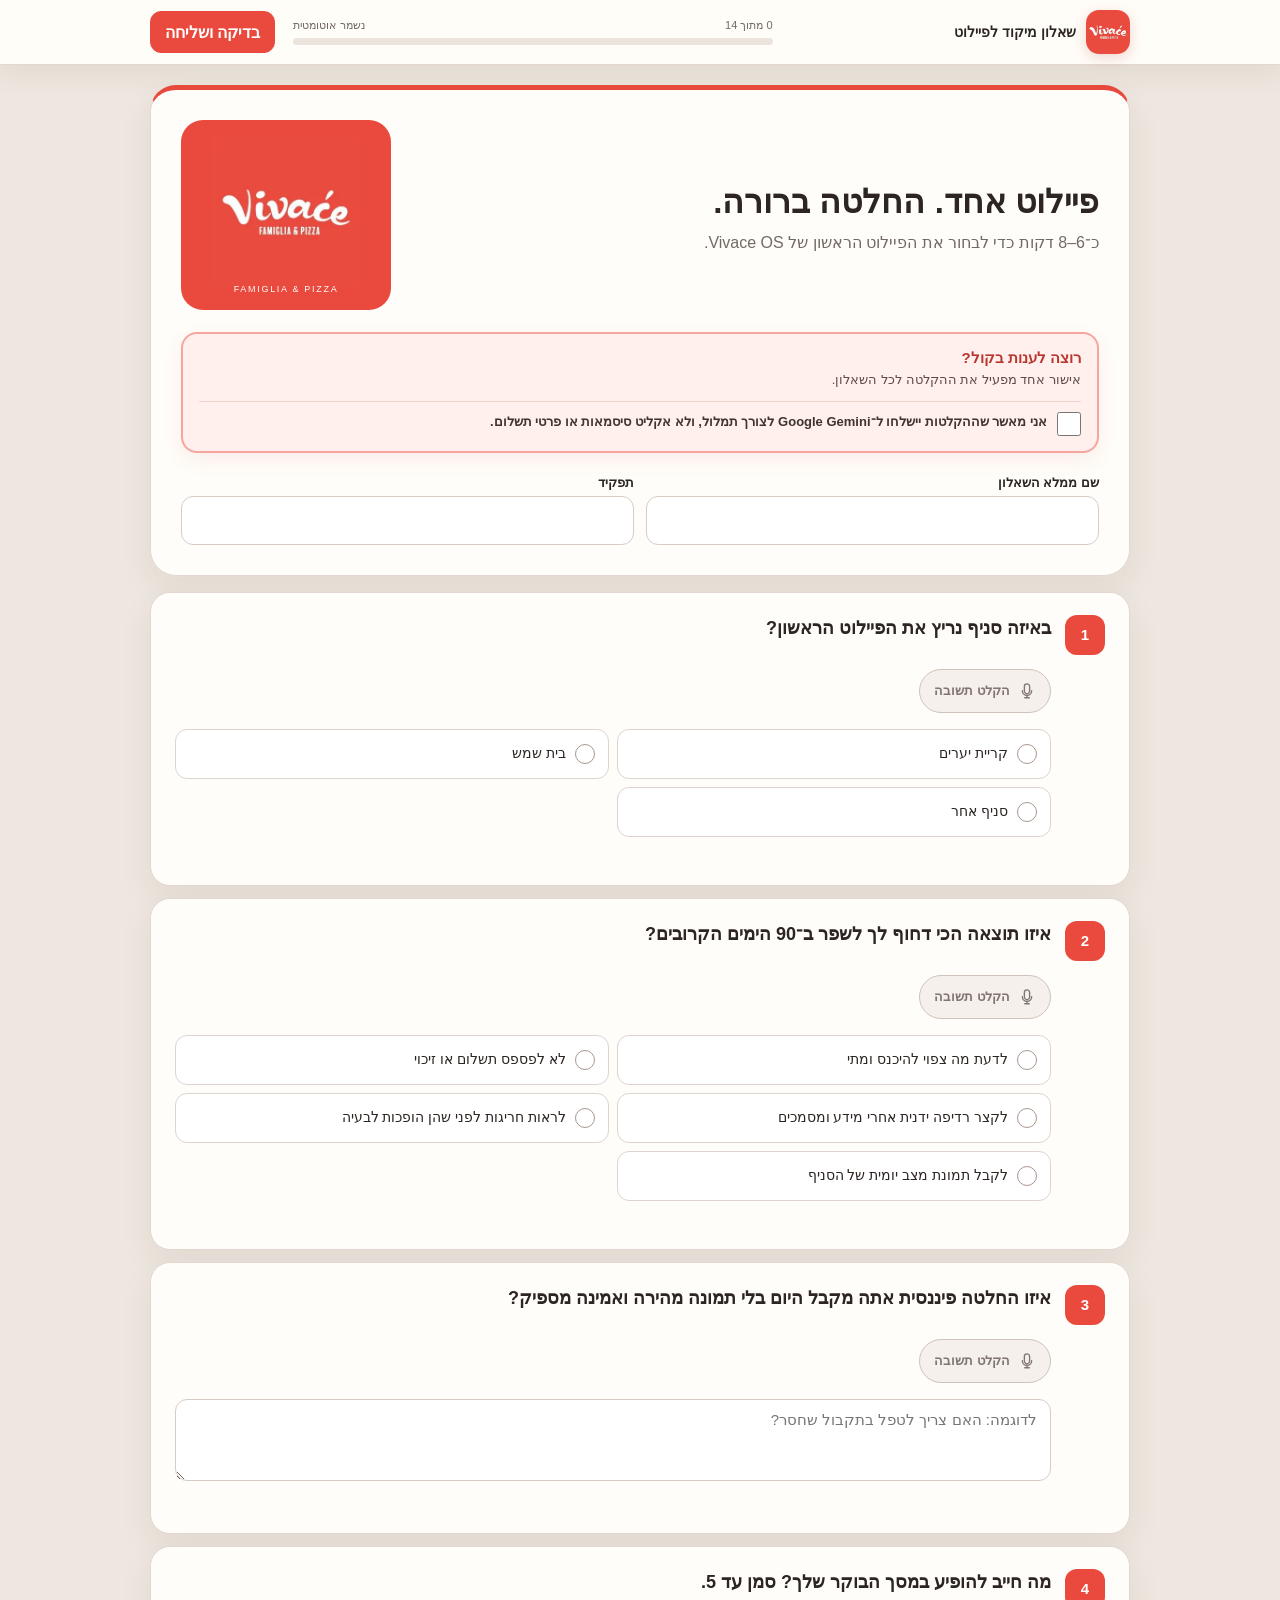
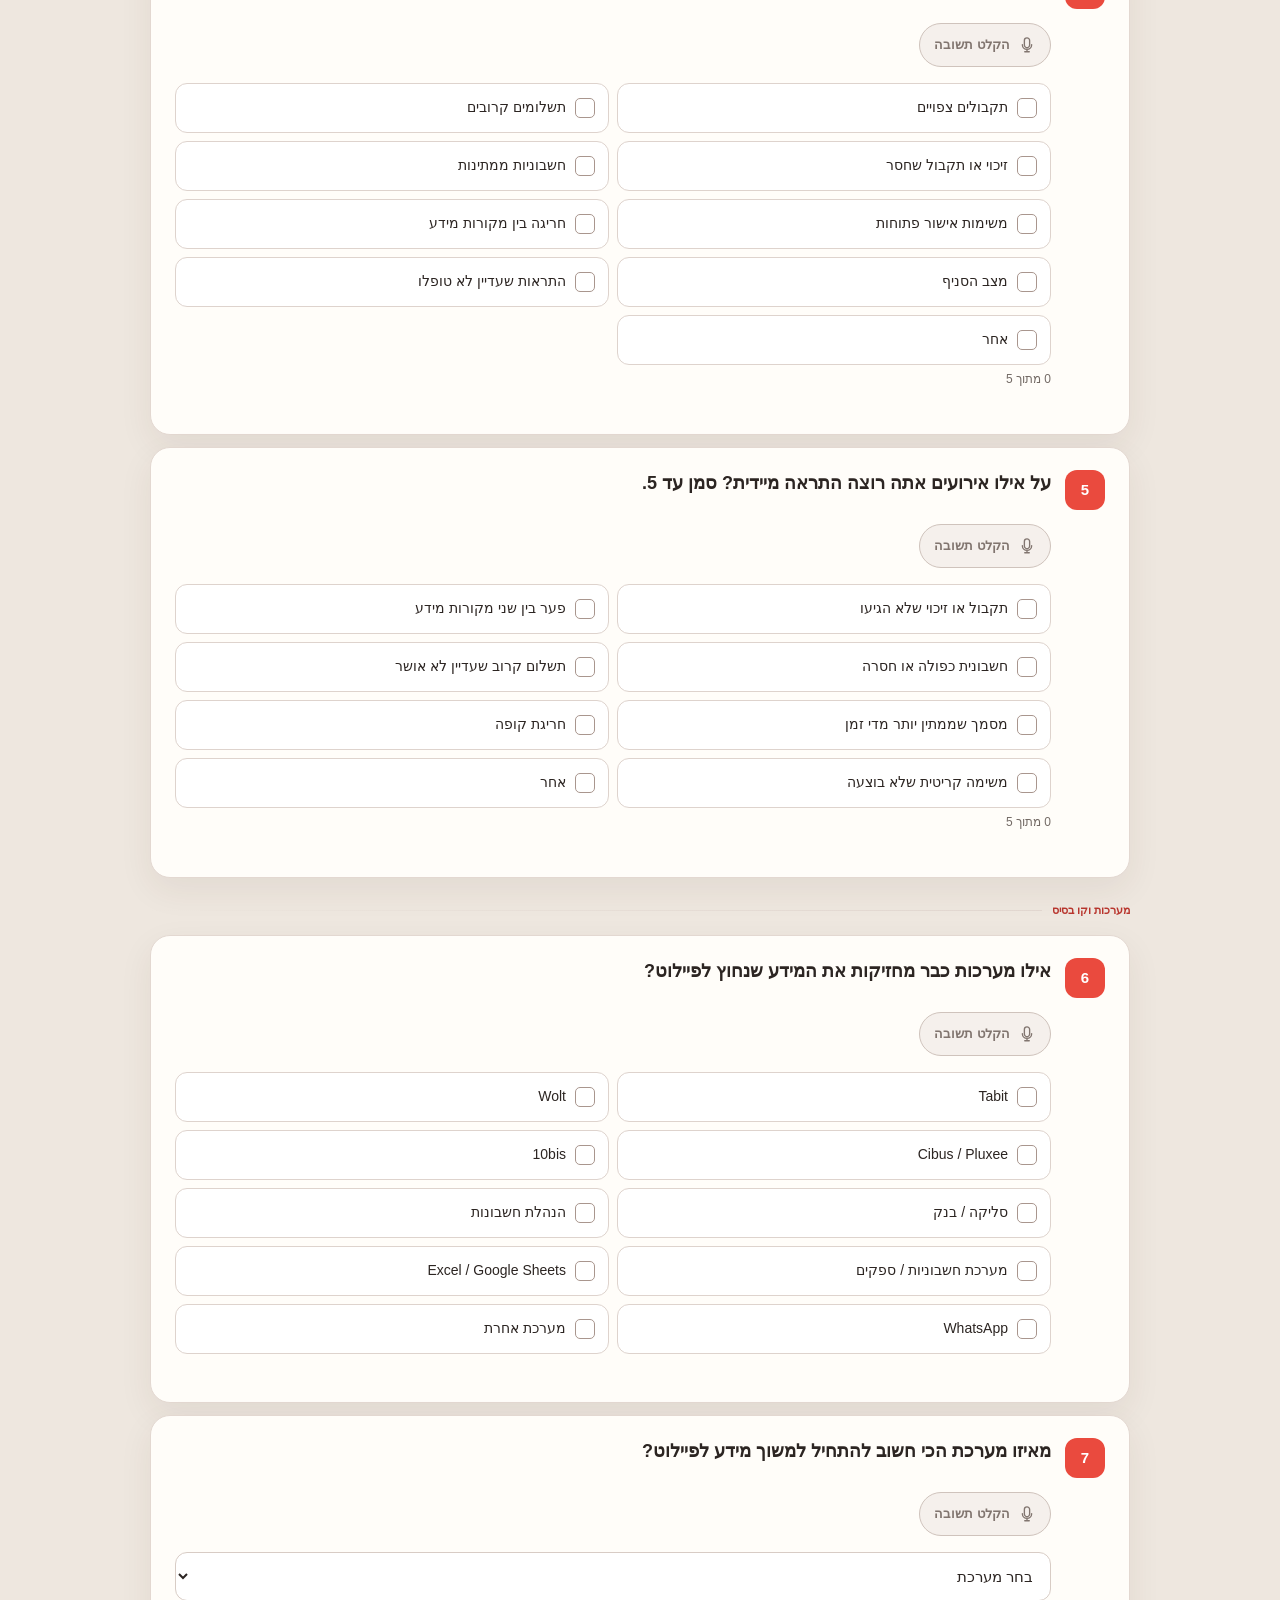
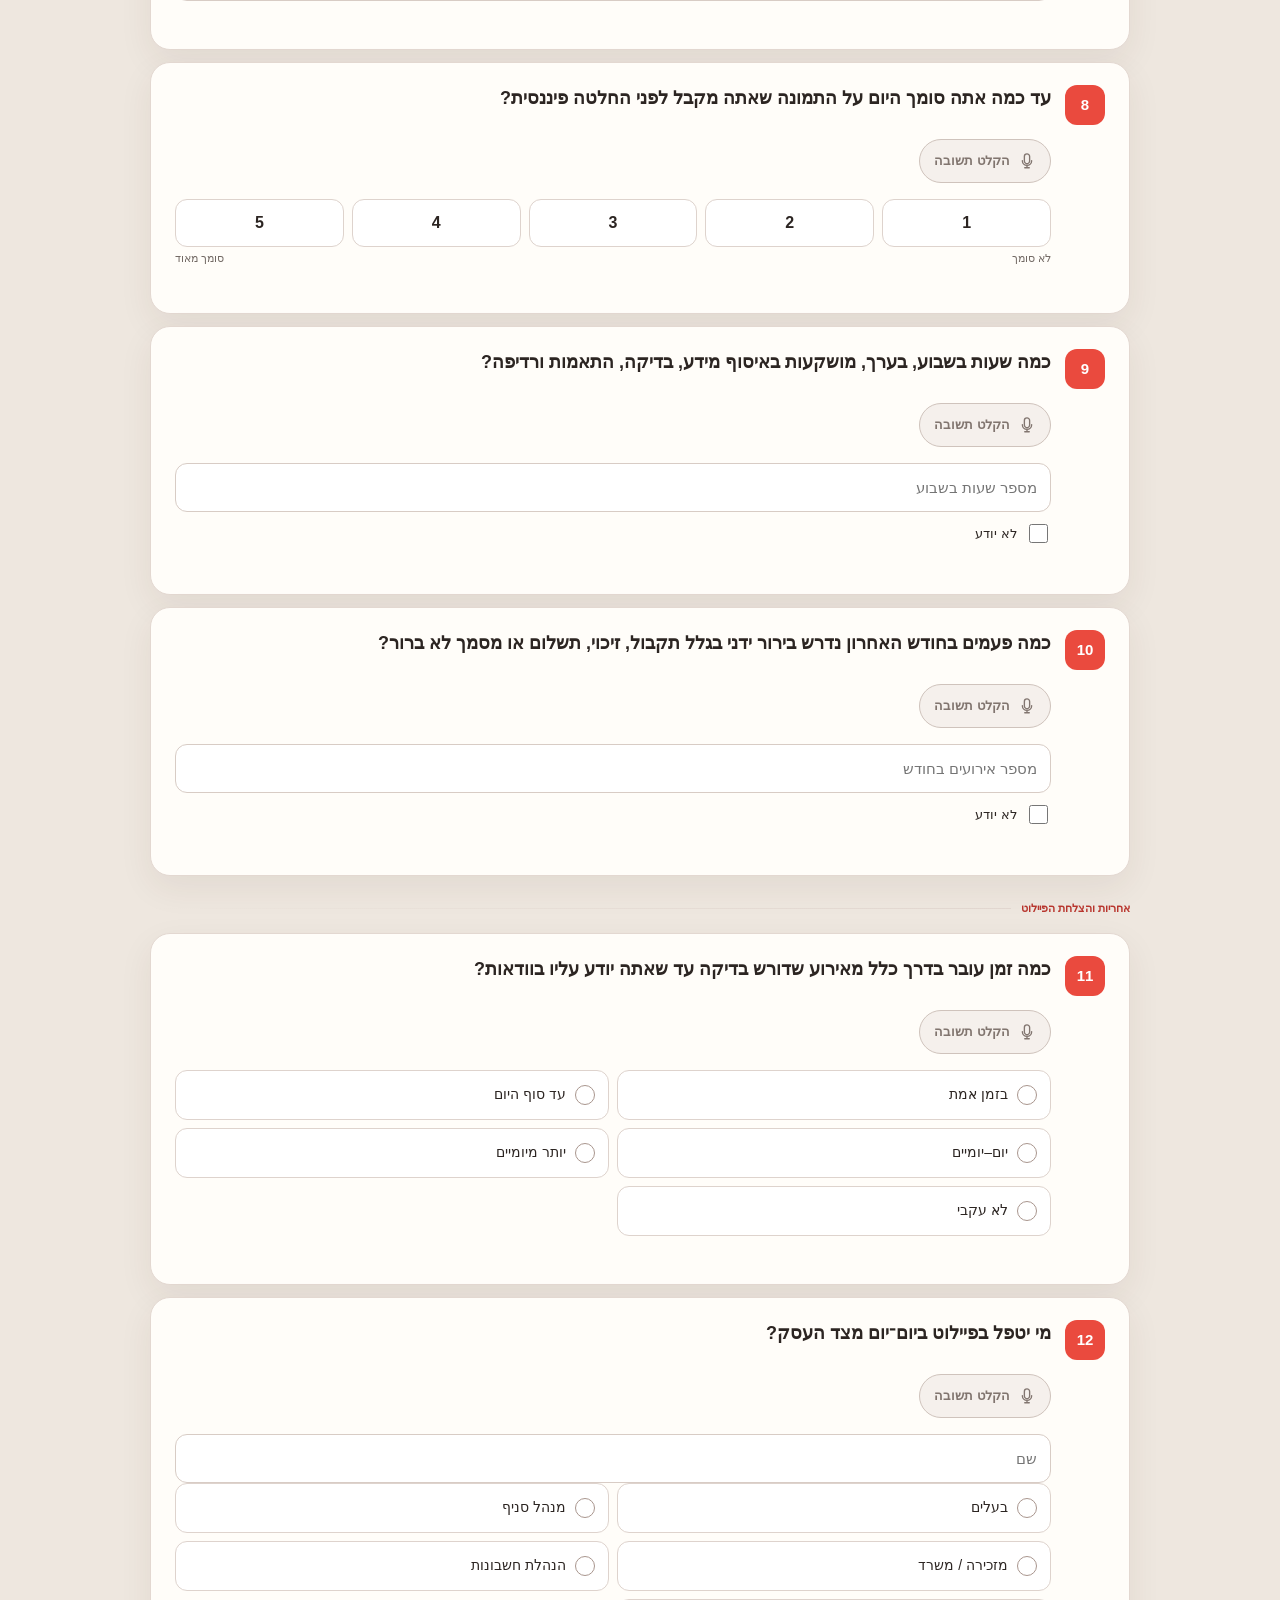
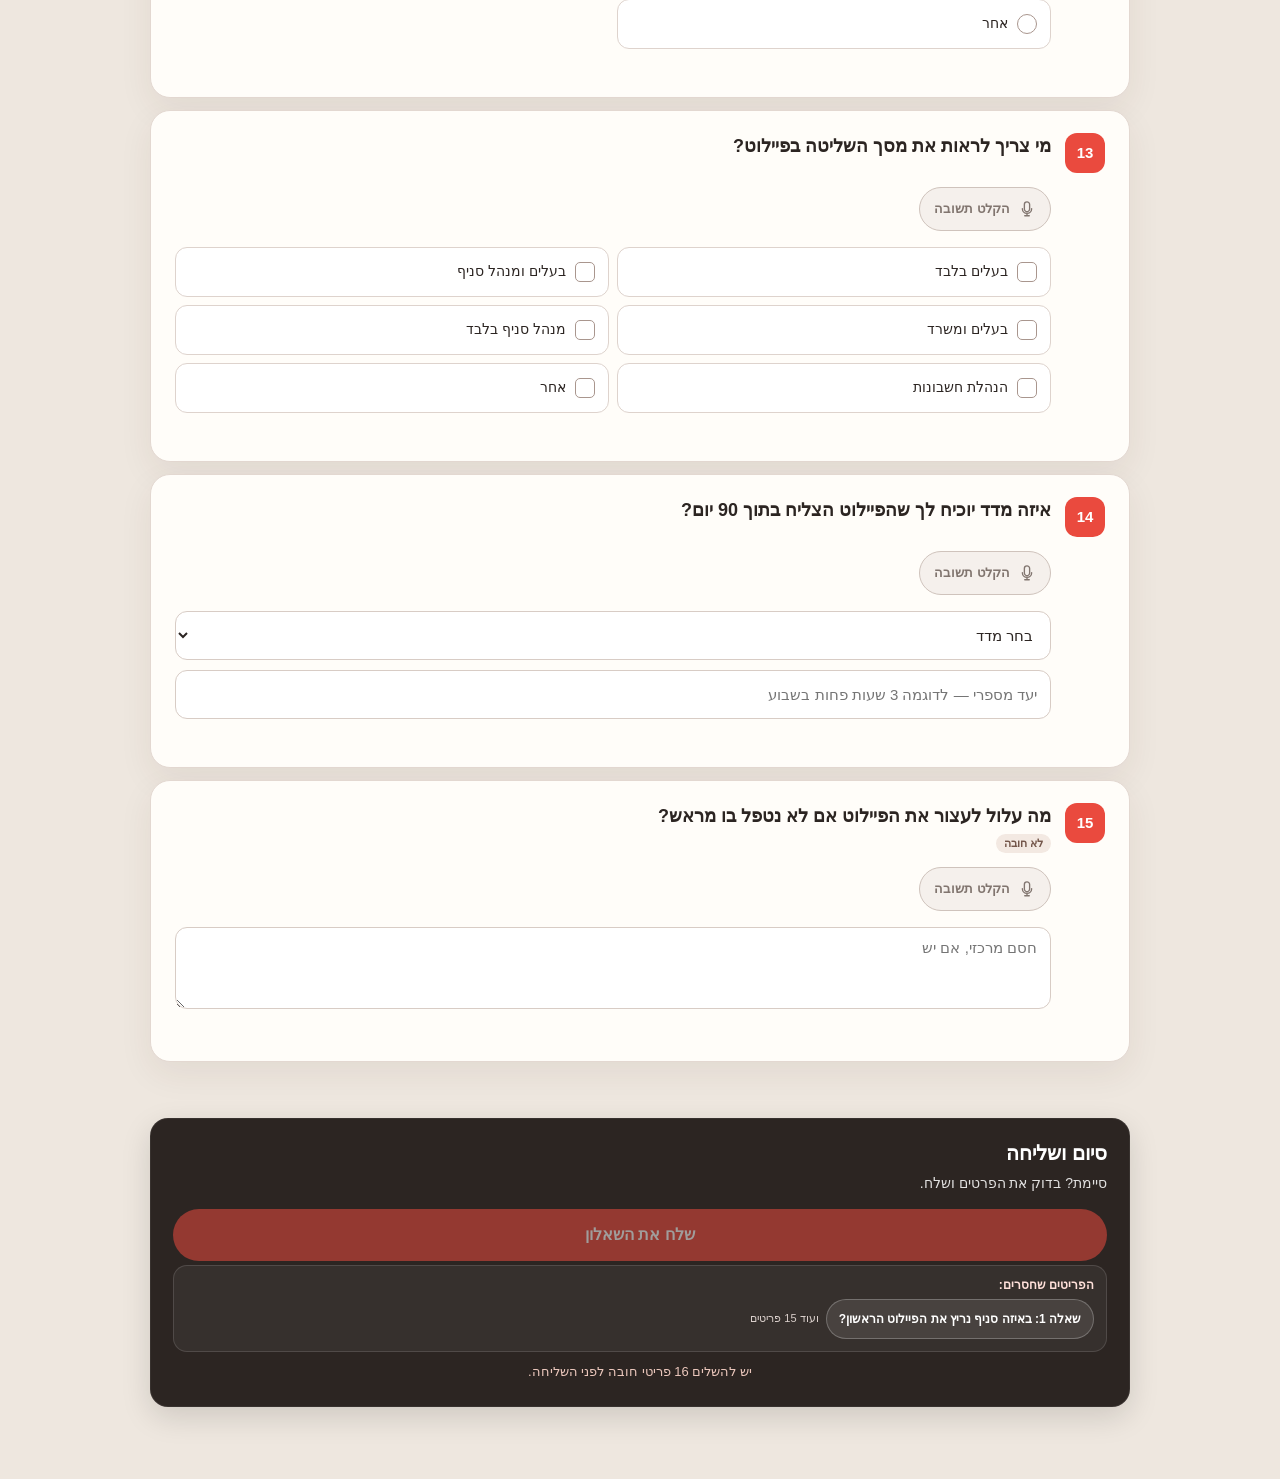
==== commit 392a63e3: "chore: refresh Vivace clean UI build" ====
--- a/vivace-discovery/index.html
+++ b/vivace-discovery/index.html
@@ -1 +1 @@
-<!doctype html><html lang="he" dir="rtl"><head><meta charset="utf-8"><meta name="viewport" content="width=device-width,initial-scale=1"><meta name="theme-color" content="#EA4A3E"><meta name="referrer" content="no-referrer"><title>Vivace OS — Discovery</title><style>body{margin:0;background:#EA4A3E;color:#fff;font-family:Arial,sans-serif;display:grid;place-items:center;min-height:100vh;text-align:center}.l{padding:24px}.s{width:34px;height:34px;border:3px solid rgba(255,255,255,.25);border-top-color:#fff;border-radius:50%;margin:0 auto 14px;animation:r 1s linear infinite}@keyframes r{to{transform:rotate(360deg)}}</style></head><body><div class="l"><div class="s"></div><b>טוען את Vivace OS…</b></div><script>(async()=>{try{const qs=new URLSearchParams(location.search);const inviteKey='vivace-invite-token-v1';if(qs.get('admin')==='1'){const endpoint='https://eadljasmuqnzcrfudsib.supabase.co/functions/v1/vivace-admin',loginEndpoint='https://eadljasmuqnzcrfudsib.supabase.co/functions/v1/vivace-admin-login';const r=await fetch(endpoint,{cache:'no-store'});if(!r.ok)throw new Error('admin '+r.status);let h=await r.text();h=h.replace("const ENDPOINT=location.href.split('?')[0];",`const ENDPOINT='${endpoint}';const LOGIN_ENDPOINT='${loginEndpoint}';`);h=h.replace("async function loginWithKey(key){const r=await fetch(ENDPOINT,","async function loginWithKey(key){const r=await fetch(LOGIN_ENDPOINT,");if(!h.includes("const LOGIN_ENDPOINT="))throw new Error('admin login patch failed');document.open();document.write(h);document.close();return}if(qs.get('new')==='1'){const sid=(crypto.randomUUID?crypto.randomUUID():`${Date.now()}-${Math.random().toString(36).slice(2)}`),invite=qs.get('invite');location.replace(`${location.pathname}?session=${encodeURIComponent(sid)}${invite?`&invite=${encodeURIComponent(invite)}`:''}&build=brand-audio-consent-17-0`);return}const sid=qs.get('session'),invite=qs.get('invite');if(invite){try{sessionStorage.setItem(sid?`vivace-session:${sid}:${inviteKey}`:inviteKey,invite)}catch{}qs.delete('invite');history.replaceState(null,'',`${location.pathname}${qs.toString()?`?${qs.toString()}`:''}`)}if(sid){const prefix=`vivace-session:${sid}:`;const g=Storage.prototype.getItem,s=Storage.prototype.setItem,r=Storage.prototype.removeItem;Storage.prototype.getItem=function(k){return g.call(this,(this===localStorage||this===sessionStorage)?prefix+k:k)};Storage.prototype.setItem=function(k,v){return s.call(this,(this===localStorage||this===sessionStorage)?prefix+k:k,v)};Storage.prototype.removeItem=function(k){return r.call(this,(this===localStorage||this===sessionStorage)?prefix+k:k)};const io=indexedDB.open.bind(indexedDB),id=indexedDB.deleteDatabase.bind(indexedDB);indexedDB.open=(name,...args)=>io(prefix+name,...args);indexedDB.deleteDatabase=name=>id(prefix+name)}const p=[];for(let i=0;i<7;i++){const r=await fetch(`v5.part${String(i).padStart(2,'0')}.b64?v=5.1`,{cache:'no-store'});if(!r.ok)throw new Error('part '+i);p.push(await r.text())}const b=atob(p.join('').replace(/\s+/g,'')),u=Uint8Array.from(b,c=>c.charCodeAt(0)),ds=new DecompressionStream('gzip'),t=await new Response(new Blob([u]).stream().pipeThrough(ds)).text(),patched=t.replace('</body>','<script src="v13audioguard.js?v=17.0"><'+'/script><script src="v14preview.js?v=17.0"><'+'/script><script src="v9patch.js?v=17.0"><'+'/script><script src="v12invite.js?v=17.0"><'+'/script><script src="v15sendready.js?v=17.0"><'+'/script></body>');document.open();document.write(patched);document.close()}catch(e){console.error(e);document.body.innerHTML='<div class="l"><b>לא ניתן לטעון את המסך</b><p>נסה לרענן את הדף.</p></div>'}})()</script></body></html>
+<!doctype html><html lang="he" dir="rtl"><head><meta charset="utf-8"><meta name="viewport" content="width=device-width,initial-scale=1"><meta name="theme-color" content="#EA4A3E"><meta name="referrer" content="no-referrer"><title>Vivace OS — Discovery</title><style>body{margin:0;background:#EA4A3E;color:#fff;font-family:Arial,sans-serif;display:grid;place-items:center;min-height:100vh;text-align:center}.l{padding:24px}.s{width:34px;height:34px;border:3px solid rgba(255,255,255,.25);border-top-color:#fff;border-radius:50%;margin:0 auto 14px;animation:r 1s linear infinite}@keyframes r{to{transform:rotate(360deg)}}</style></head><body><div class="l"><div class="s"></div><b>טוען את Vivace OS…</b></div><script>(async()=>{try{const qs=new URLSearchParams(location.search);const inviteKey='vivace-invite-token-v1';if(qs.get('admin')==='1'){const endpoint='https://eadljasmuqnzcrfudsib.supabase.co/functions/v1/vivace-admin',loginEndpoint='https://eadljasmuqnzcrfudsib.supabase.co/functions/v1/vivace-admin-login';const r=await fetch(endpoint,{cache:'no-store'});if(!r.ok)throw new Error('admin '+r.status);let h=await r.text();h=h.replace("const ENDPOINT=location.href.split('?')[0];",`const ENDPOINT='${endpoint}';const LOGIN_ENDPOINT='${loginEndpoint}';`);h=h.replace("async function loginWithKey(key){const r=await fetch(ENDPOINT,","async function loginWithKey(key){const r=await fetch(LOGIN_ENDPOINT,");if(!h.includes("const LOGIN_ENDPOINT="))throw new Error('admin login patch failed');document.open();document.write(h);document.close();return}if(qs.get('new')==='1'){const sid=(crypto.randomUUID?crypto.randomUUID():`${Date.now()}-${Math.random().toString(36).slice(2)}`),invite=qs.get('invite');location.replace(`${location.pathname}?session=${encodeURIComponent(sid)}${invite?`&invite=${encodeURIComponent(invite)}`:''}&build=clean-ui-19-0`);return}const sid=qs.get('session'),invite=qs.get('invite');if(invite){try{sessionStorage.setItem(sid?`vivace-session:${sid}:${inviteKey}`:inviteKey,invite)}catch{}qs.delete('invite');history.replaceState(null,'',`${location.pathname}${qs.toString()?`?${qs.toString()}`:''}`)}if(sid){const prefix=`vivace-session:${sid}:`;const g=Storage.prototype.getItem,s=Storage.prototype.setItem,r=Storage.prototype.removeItem;Storage.prototype.getItem=function(k){return g.call(this,(this===localStorage||this===sessionStorage)?prefix+k:k)};Storage.prototype.setItem=function(k,v){return s.call(this,(this===localStorage||this===sessionStorage)?prefix+k:k,v)};Storage.prototype.removeItem=function(k){return r.call(this,(this===localStorage||this===sessionStorage)?prefix+k:k)};const io=indexedDB.open.bind(indexedDB),id=indexedDB.deleteDatabase.bind(indexedDB);indexedDB.open=(name,...args)=>io(prefix+name,...args);indexedDB.deleteDatabase=name=>id(prefix+name)}const p=[];for(let i=0;i<7;i++){const r=await fetch(`v5.part${String(i).padStart(2,'0')}.b64?v=5.1`,{cache:'no-store'});if(!r.ok)throw new Error('part '+i);p.push(await r.text())}const b=atob(p.join('').replace(/\s+/g,'')),u=Uint8Array.from(b,c=>c.charCodeAt(0)),ds=new DecompressionStream('gzip'),t=await new Response(new Blob([u]).stream().pipeThrough(ds)).text(),patched=t.replace('</body>','<script src="v13audioguard.js?v=19.0"><'+'/script><script src="v14preview.js?v=19.0"><'+'/script><script src="v9patch.js?v=19.0"><'+'/script><script src="v12invite.js?v=19.0"><'+'/script><script src="v15sendready.js?v=19.0"><'+'/script></body>');document.open();document.write(patched);document.close()}catch(e){console.error(e);document.body.innerHTML='<div class="l"><b>לא ניתן לטעון את המסך</b><p>נסה לרענן את הדף.</p></div>'}})()</script></body></html>
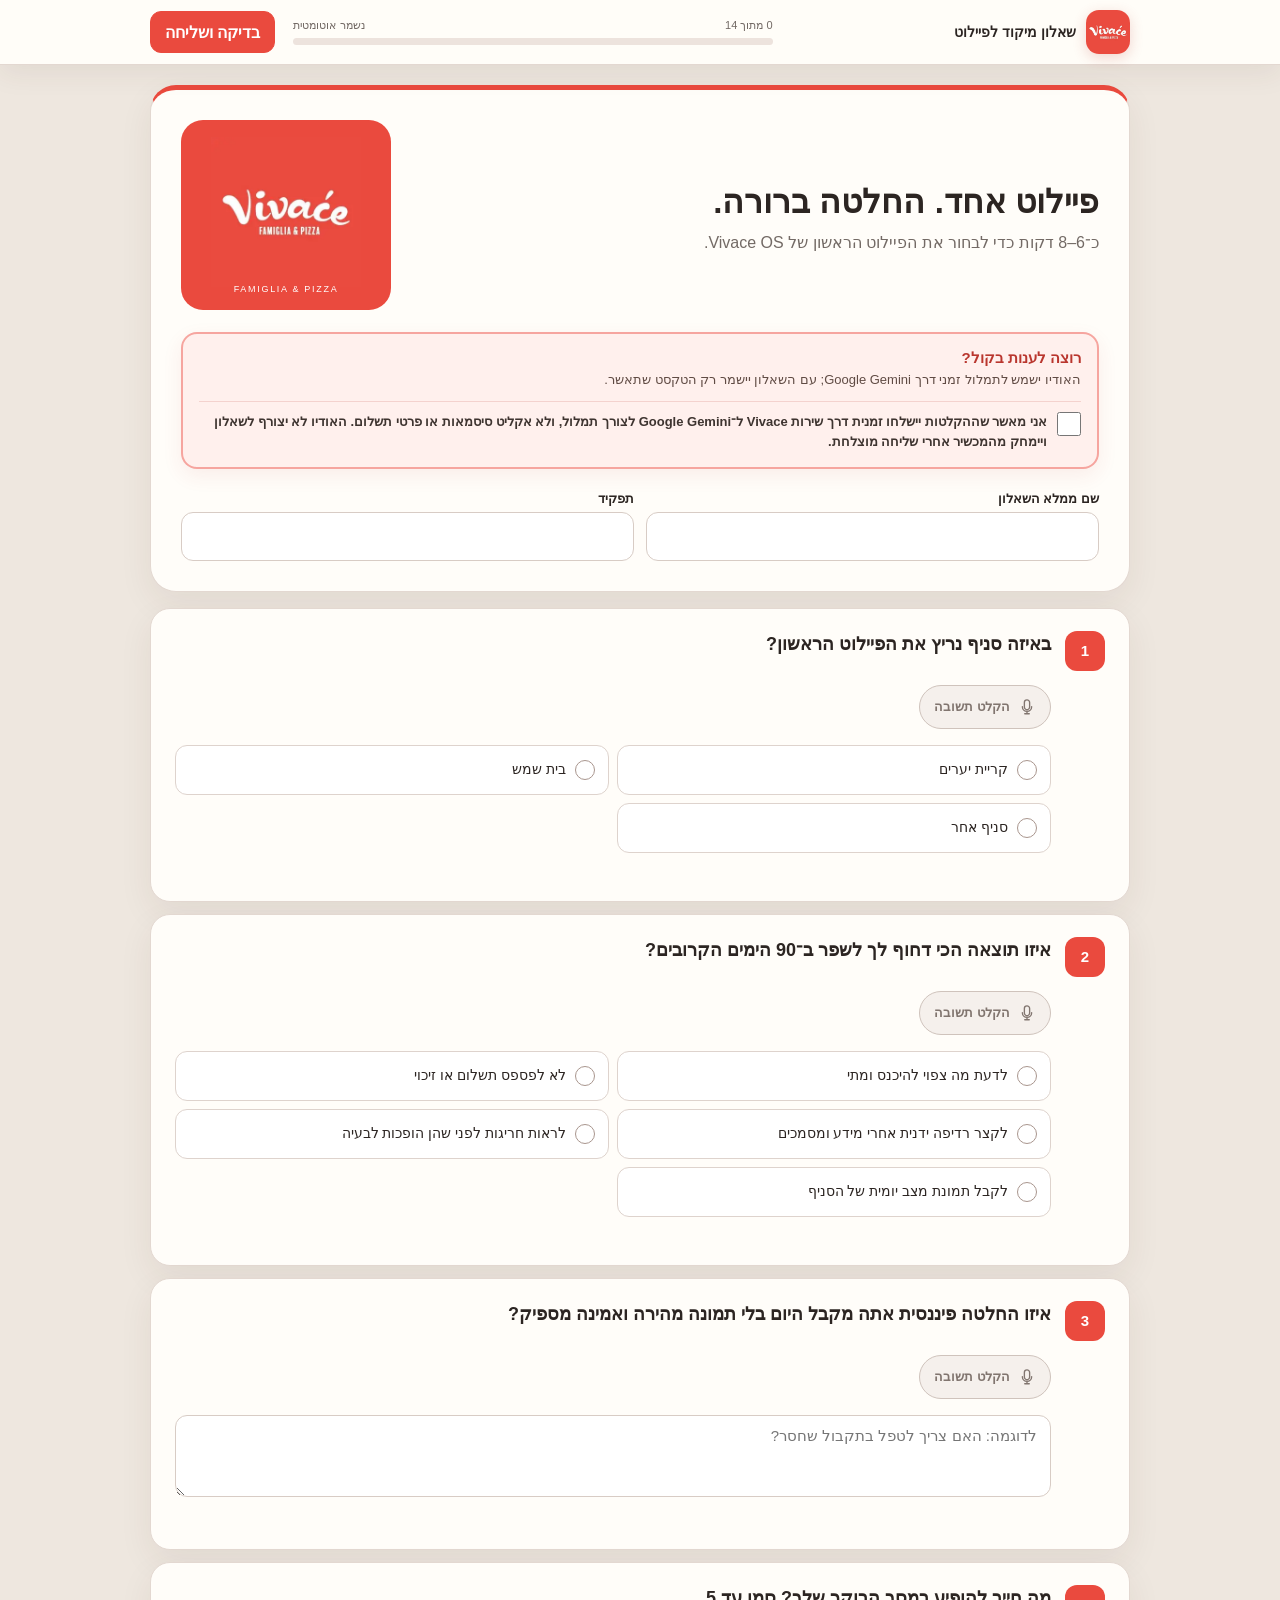
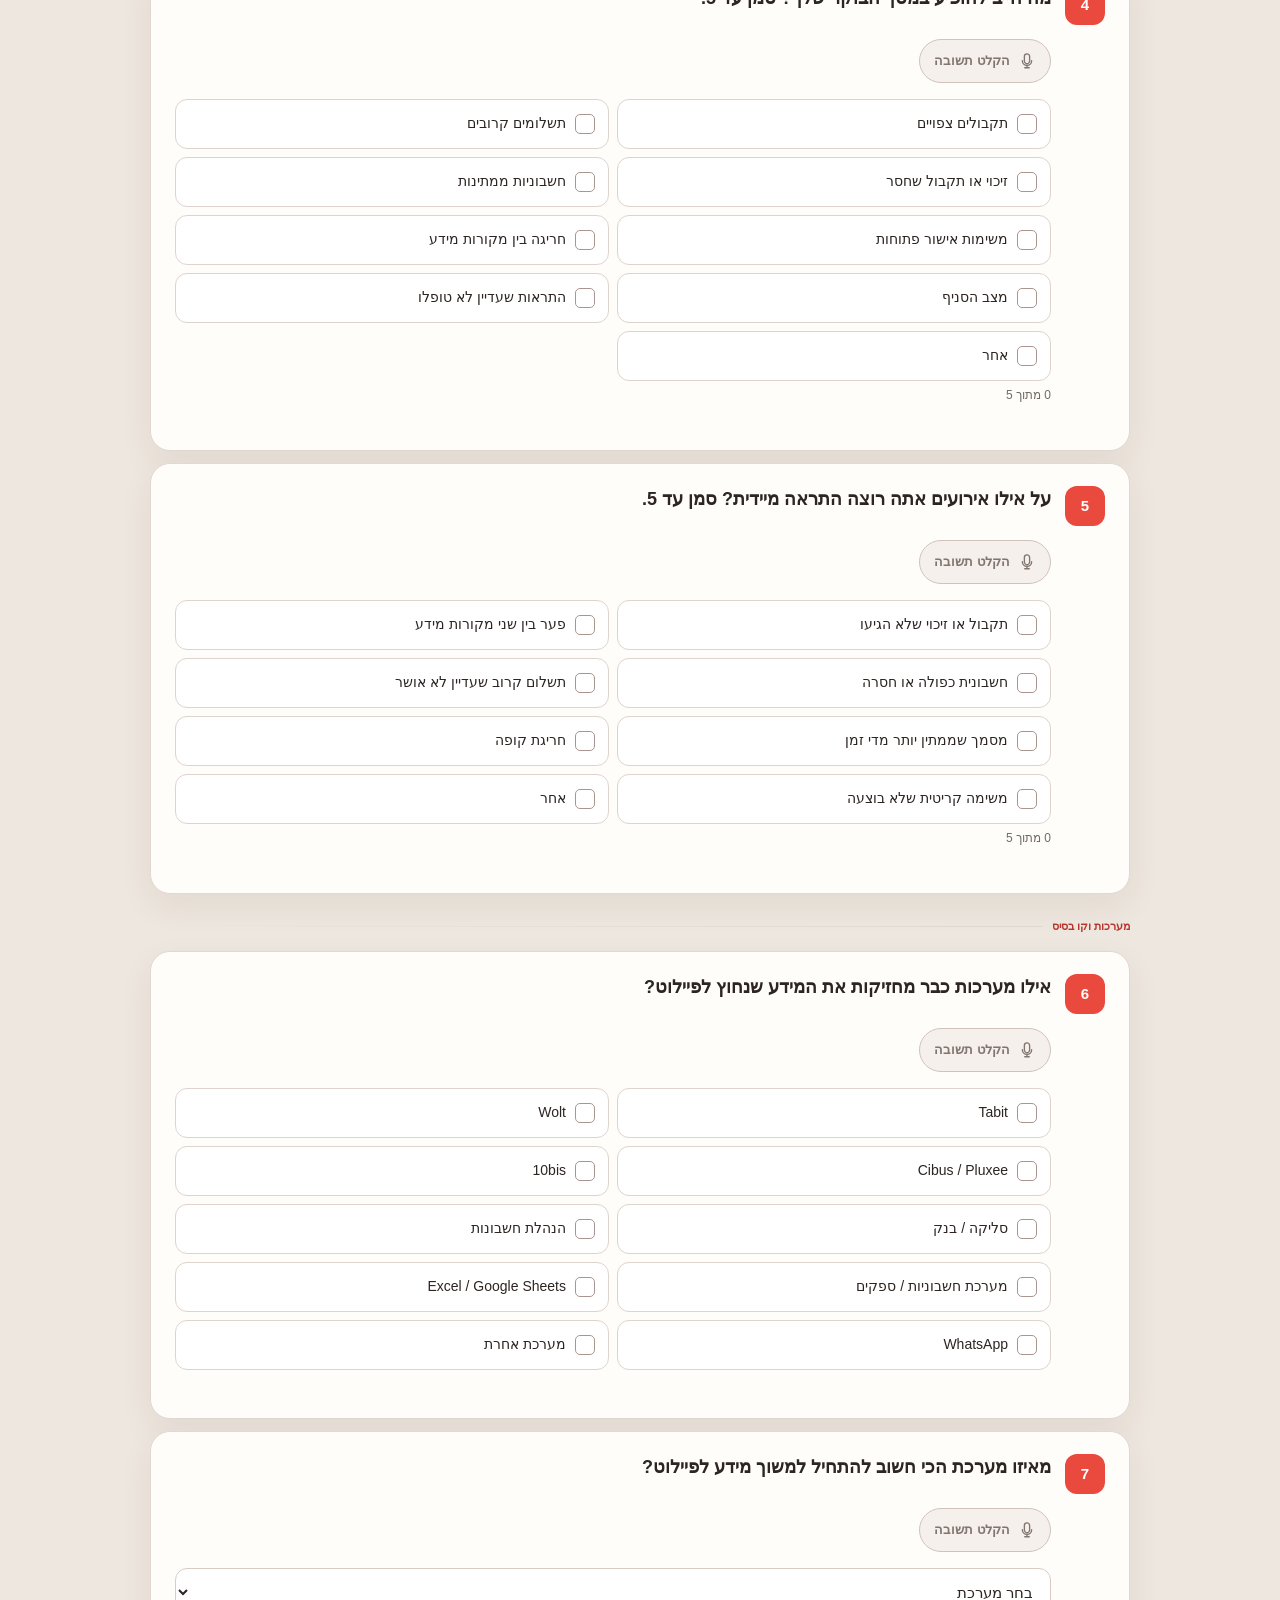
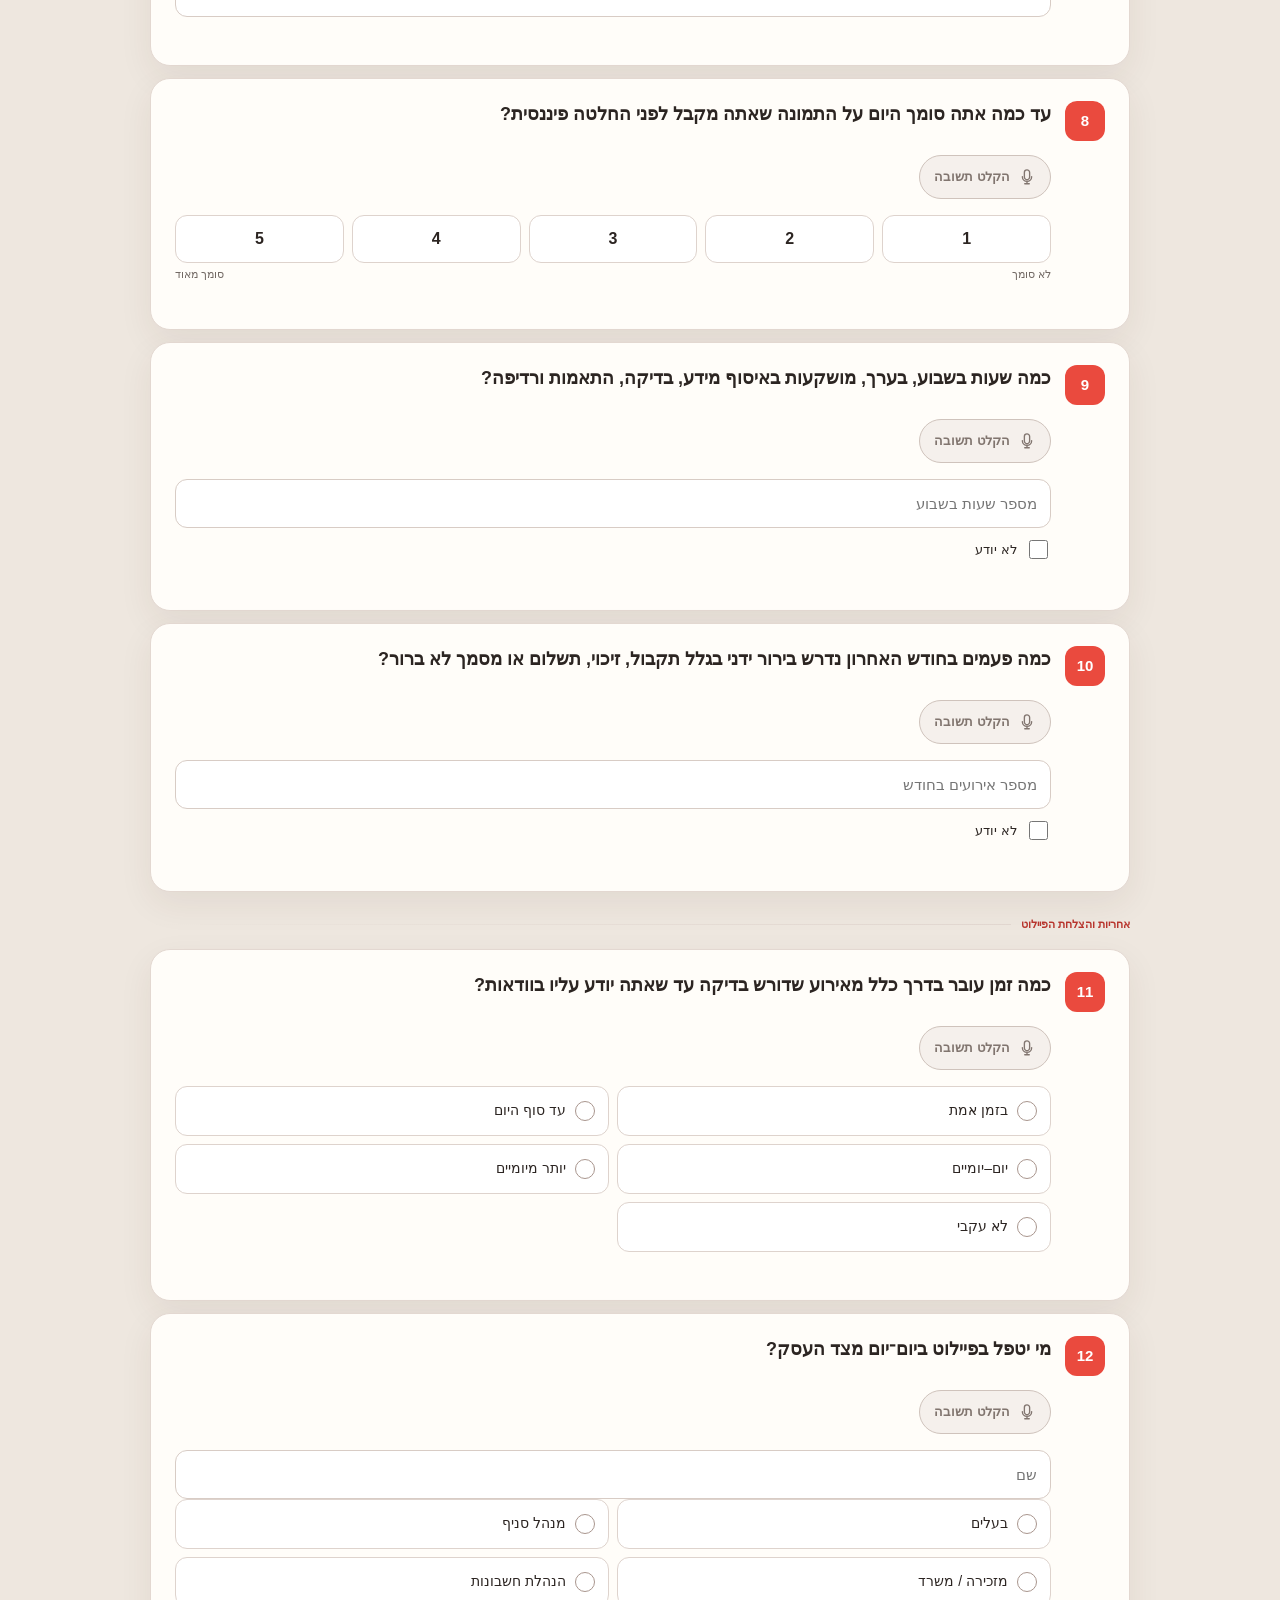
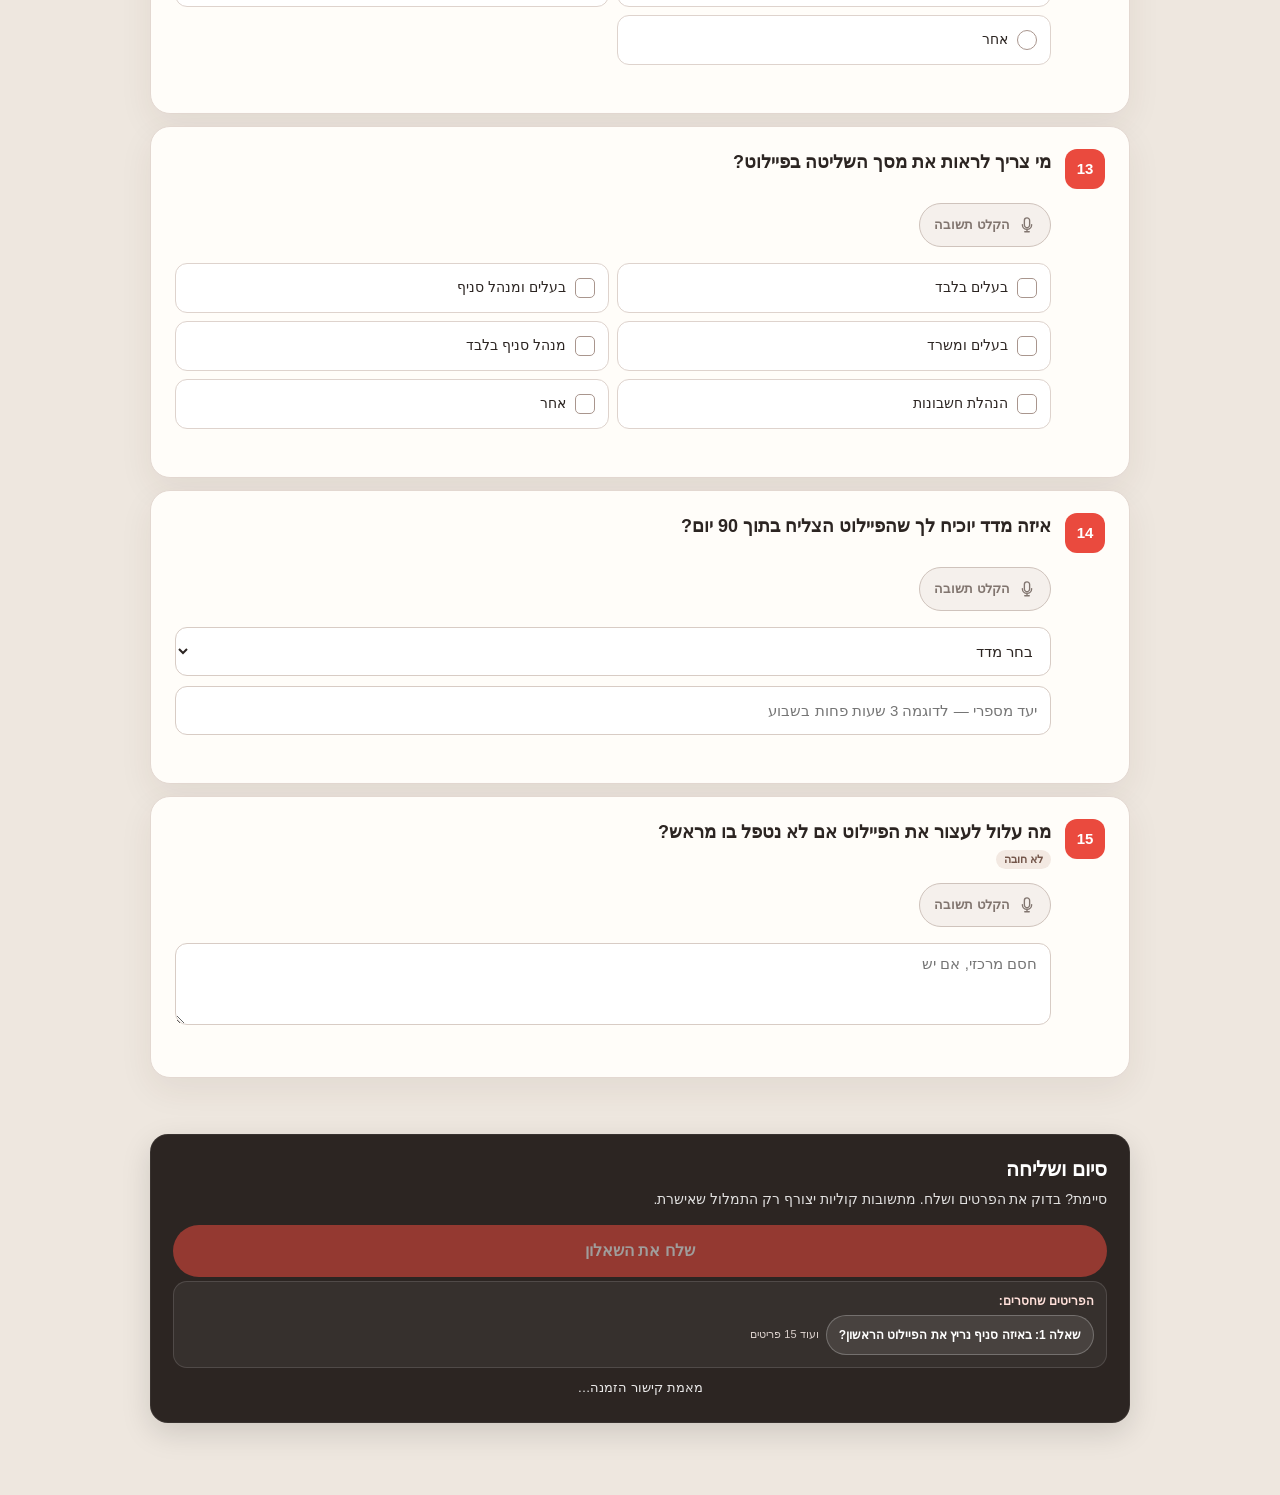
==== commit aebcf915: "fix: submit approved transcripts without raw audio" ====
--- a/vivace-discovery/index.html
+++ b/vivace-discovery/index.html
@@ -1 +1 @@
-<!doctype html><html lang="he" dir="rtl"><head><meta charset="utf-8"><meta name="viewport" content="width=device-width,initial-scale=1"><meta name="theme-color" content="#EA4A3E"><meta name="referrer" content="no-referrer"><title>Vivace OS — Discovery</title><style>body{margin:0;background:#EA4A3E;color:#fff;font-family:Arial,sans-serif;display:grid;place-items:center;min-height:100vh;text-align:center}.l{padding:24px}.s{width:34px;height:34px;border:3px solid rgba(255,255,255,.25);border-top-color:#fff;border-radius:50%;margin:0 auto 14px;animation:r 1s linear infinite}@keyframes r{to{transform:rotate(360deg)}}</style></head><body><div class="l"><div class="s"></div><b>טוען את Vivace OS…</b></div><script>(async()=>{try{const qs=new URLSearchParams(location.search);const inviteKey='vivace-invite-token-v1';if(qs.get('admin')==='1'){const endpoint='https://eadljasmuqnzcrfudsib.supabase.co/functions/v1/vivace-admin',loginEndpoint='https://eadljasmuqnzcrfudsib.supabase.co/functions/v1/vivace-admin-login';const r=await fetch(endpoint,{cache:'no-store'});if(!r.ok)throw new Error('admin '+r.status);let h=await r.text();h=h.replace("const ENDPOINT=location.href.split('?')[0];",`const ENDPOINT='${endpoint}';const LOGIN_ENDPOINT='${loginEndpoint}';`);h=h.replace("async function loginWithKey(key){const r=await fetch(ENDPOINT,","async function loginWithKey(key){const r=await fetch(LOGIN_ENDPOINT,");if(!h.includes("const LOGIN_ENDPOINT="))throw new Error('admin login patch failed');document.open();document.write(h);document.close();return}if(qs.get('new')==='1'){const sid=(crypto.randomUUID?crypto.randomUUID():`${Date.now()}-${Math.random().toString(36).slice(2)}`),invite=qs.get('invite');location.replace(`${location.pathname}?session=${encodeURIComponent(sid)}${invite?`&invite=${encodeURIComponent(invite)}`:''}&build=clean-ui-19-0`);return}const sid=qs.get('session'),invite=qs.get('invite');if(invite){try{sessionStorage.setItem(sid?`vivace-session:${sid}:${inviteKey}`:inviteKey,invite)}catch{}qs.delete('invite');history.replaceState(null,'',`${location.pathname}${qs.toString()?`?${qs.toString()}`:''}`)}if(sid){const prefix=`vivace-session:${sid}:`;const g=Storage.prototype.getItem,s=Storage.prototype.setItem,r=Storage.prototype.removeItem;Storage.prototype.getItem=function(k){return g.call(this,(this===localStorage||this===sessionStorage)?prefix+k:k)};Storage.prototype.setItem=function(k,v){return s.call(this,(this===localStorage||this===sessionStorage)?prefix+k:k,v)};Storage.prototype.removeItem=function(k){return r.call(this,(this===localStorage||this===sessionStorage)?prefix+k:k)};const io=indexedDB.open.bind(indexedDB),id=indexedDB.deleteDatabase.bind(indexedDB);indexedDB.open=(name,...args)=>io(prefix+name,...args);indexedDB.deleteDatabase=name=>id(prefix+name)}const p=[];for(let i=0;i<7;i++){const r=await fetch(`v5.part${String(i).padStart(2,'0')}.b64?v=5.1`,{cache:'no-store'});if(!r.ok)throw new Error('part '+i);p.push(await r.text())}const b=atob(p.join('').replace(/\s+/g,'')),u=Uint8Array.from(b,c=>c.charCodeAt(0)),ds=new DecompressionStream('gzip'),t=await new Response(new Blob([u]).stream().pipeThrough(ds)).text(),patched=t.replace('</body>','<script src="v13audioguard.js?v=19.0"><'+'/script><script src="v14preview.js?v=19.0"><'+'/script><script src="v9patch.js?v=19.0"><'+'/script><script src="v12invite.js?v=19.0"><'+'/script><script src="v15sendready.js?v=19.0"><'+'/script></body>');document.open();document.write(patched);document.close()}catch(e){console.error(e);document.body.innerHTML='<div class="l"><b>לא ניתן לטעון את המסך</b><p>נסה לרענן את הדף.</p></div>'}})()</script></body></html>
+<!doctype html><html lang="he" dir="rtl"><head><meta charset="utf-8"><meta name="viewport" content="width=device-width,initial-scale=1"><meta name="theme-color" content="#EA4A3E"><meta name="referrer" content="no-referrer"><title>Vivace OS — Discovery</title><style>body{margin:0;background:#EA4A3E;color:#fff;font-family:Arial,sans-serif;display:grid;place-items:center;min-height:100vh;text-align:center}.l{padding:24px}.s{width:34px;height:34px;border:3px solid rgba(255,255,255,.25);border-top-color:#fff;border-radius:50%;margin:0 auto 14px;animation:r 1s linear infinite}@keyframes r{to{transform:rotate(360deg)}}</style></head><body><div class="l"><div class="s"></div><b>טוען את Vivace OS…</b></div><script>(async()=>{try{const qs=new URLSearchParams(location.search);const inviteKey='vivace-invite-token-v1';if(qs.get('admin')==='1'){const endpoint='https://eadljasmuqnzcrfudsib.supabase.co/functions/v1/vivace-admin',loginEndpoint='https://eadljasmuqnzcrfudsib.supabase.co/functions/v1/vivace-admin-login';const r=await fetch(endpoint,{cache:'no-store'});if(!r.ok)throw new Error('admin '+r.status);let h=await r.text();h=h.replace("const ENDPOINT=location.href.split('?')[0];",`const ENDPOINT='${endpoint}';const LOGIN_ENDPOINT='${loginEndpoint}';`);h=h.replace("async function loginWithKey(key){const r=await fetch(ENDPOINT,","async function loginWithKey(key){const r=await fetch(LOGIN_ENDPOINT,");if(!h.includes("const LOGIN_ENDPOINT="))throw new Error('admin login patch failed');document.open();document.write(h);document.close();return}if(qs.get('new')==='1'){const sid=(crypto.randomUUID?crypto.randomUUID():`${Date.now()}-${Math.random().toString(36).slice(2)}`),invite=qs.get('invite');location.replace(`${location.pathname}?session=${encodeURIComponent(sid)}${invite?`&invite=${encodeURIComponent(invite)}`:''}&build=clean-ui-20-0`);return}const sid=qs.get('session'),invite=qs.get('invite');if(invite){try{sessionStorage.setItem(sid?`vivace-session:${sid}:${inviteKey}`:inviteKey,invite)}catch{}qs.delete('invite');history.replaceState(null,'',`${location.pathname}${qs.toString()?`?${qs.toString()}`:''}`)}if(sid){const prefix=`vivace-session:${sid}:`;const g=Storage.prototype.getItem,s=Storage.prototype.setItem,r=Storage.prototype.removeItem;Storage.prototype.getItem=function(k){return g.call(this,(this===localStorage||this===sessionStorage)?prefix+k:k)};Storage.prototype.setItem=function(k,v){return s.call(this,(this===localStorage||this===sessionStorage)?prefix+k:k,v)};Storage.prototype.removeItem=function(k){return r.call(this,(this===localStorage||this===sessionStorage)?prefix+k:k)};const io=indexedDB.open.bind(indexedDB),id=indexedDB.deleteDatabase.bind(indexedDB);indexedDB.open=(name,...args)=>io(prefix+name,...args);indexedDB.deleteDatabase=name=>id(prefix+name)}const p=[];for(let i=0;i<7;i++){const r=await fetch(`v5.part${String(i).padStart(2,'0')}.b64?v=5.1`,{cache:'no-store'});if(!r.ok)throw new Error('part '+i);p.push(await r.text())}const b=atob(p.join('').replace(/\s+/g,'')),u=Uint8Array.from(b,c=>c.charCodeAt(0)),ds=new DecompressionStream('gzip'),t=await new Response(new Blob([u]).stream().pipeThrough(ds)).text(),patched=t.replace('</body>','<script src="v13audioguard.js?v=20.0"><'+'/script><script src="v14preview.js?v=20.0"><'+'/script><script src="v9patch.js?v=20.0"><'+'/script><script src="v12invite.js?v=20.0"><'+'/script><script src="v15sendready.js?v=20.0"><'+'/script></body>');document.open();document.write(patched);document.close()}catch(e){console.error(e);document.body.innerHTML='<div class="l"><b>לא ניתן לטעון את המסך</b><p>נסה לרענן את הדף.</p></div>'}})()</script></body></html>
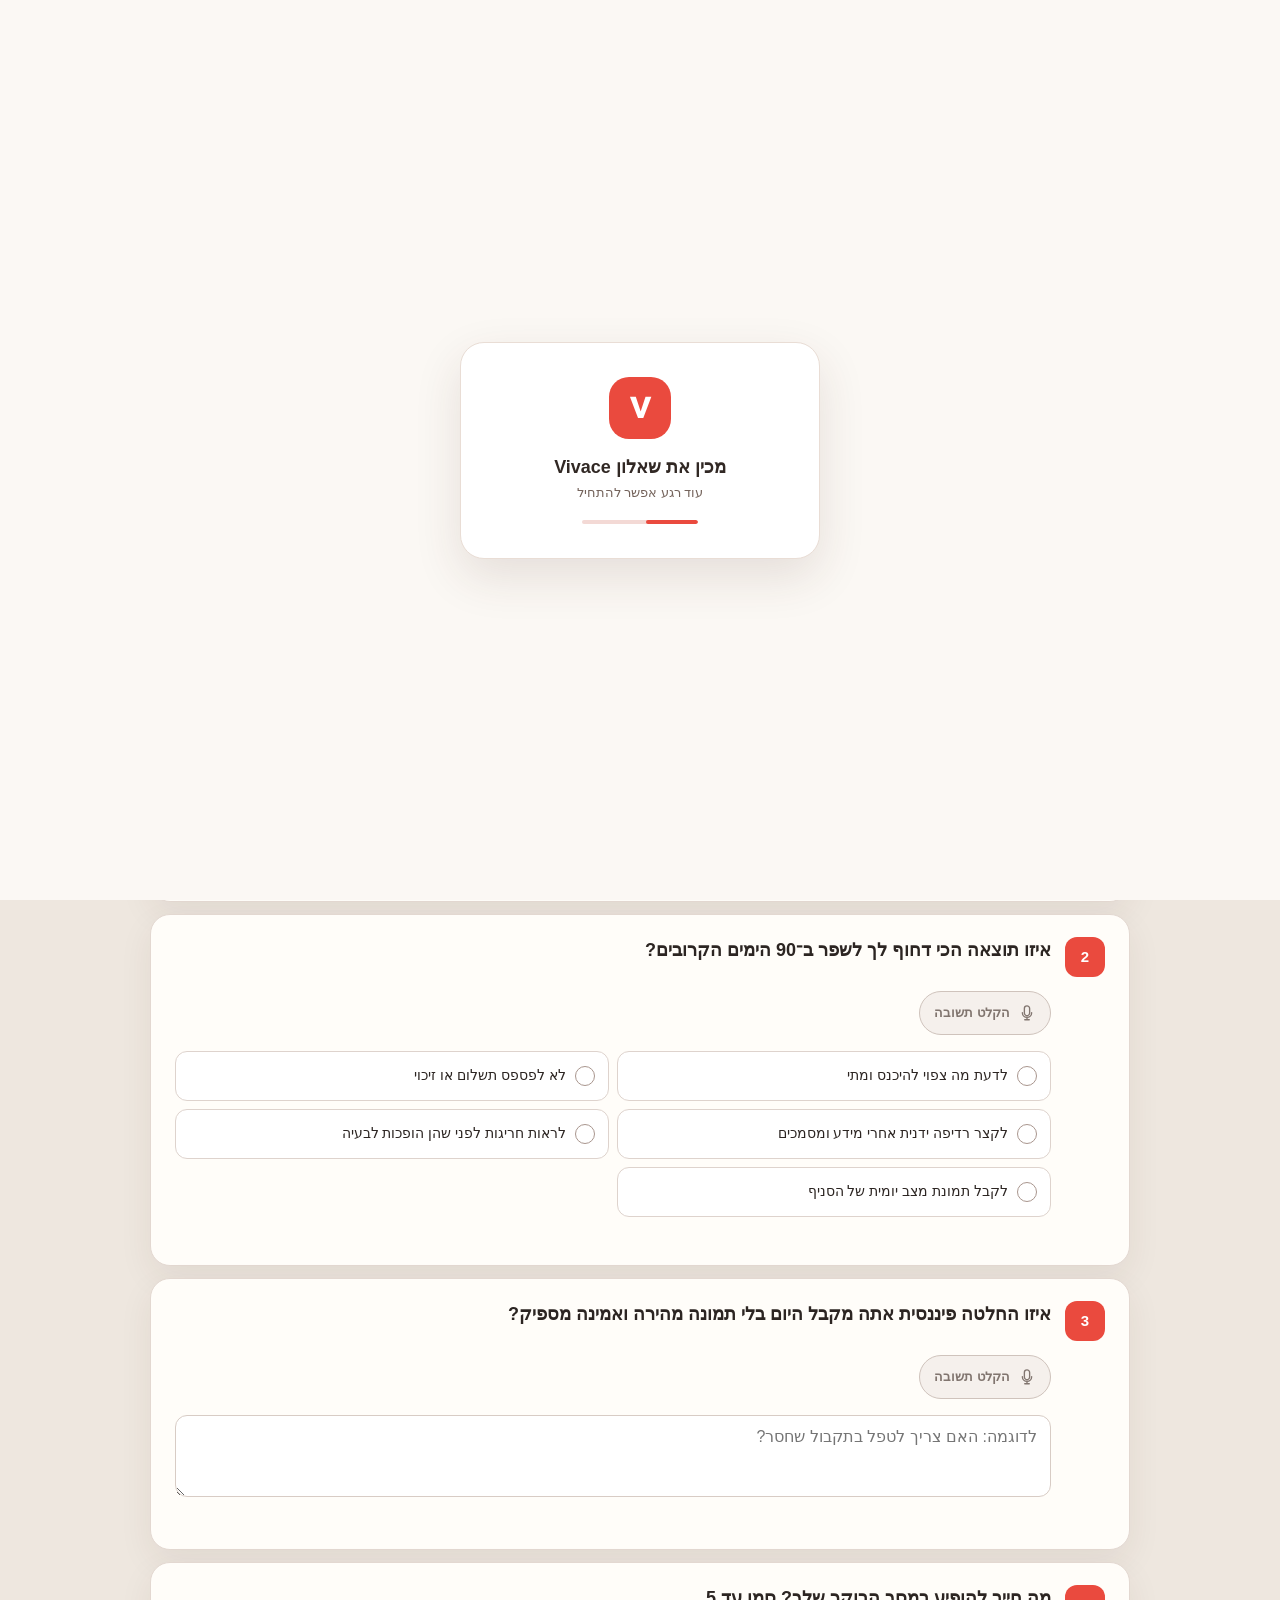
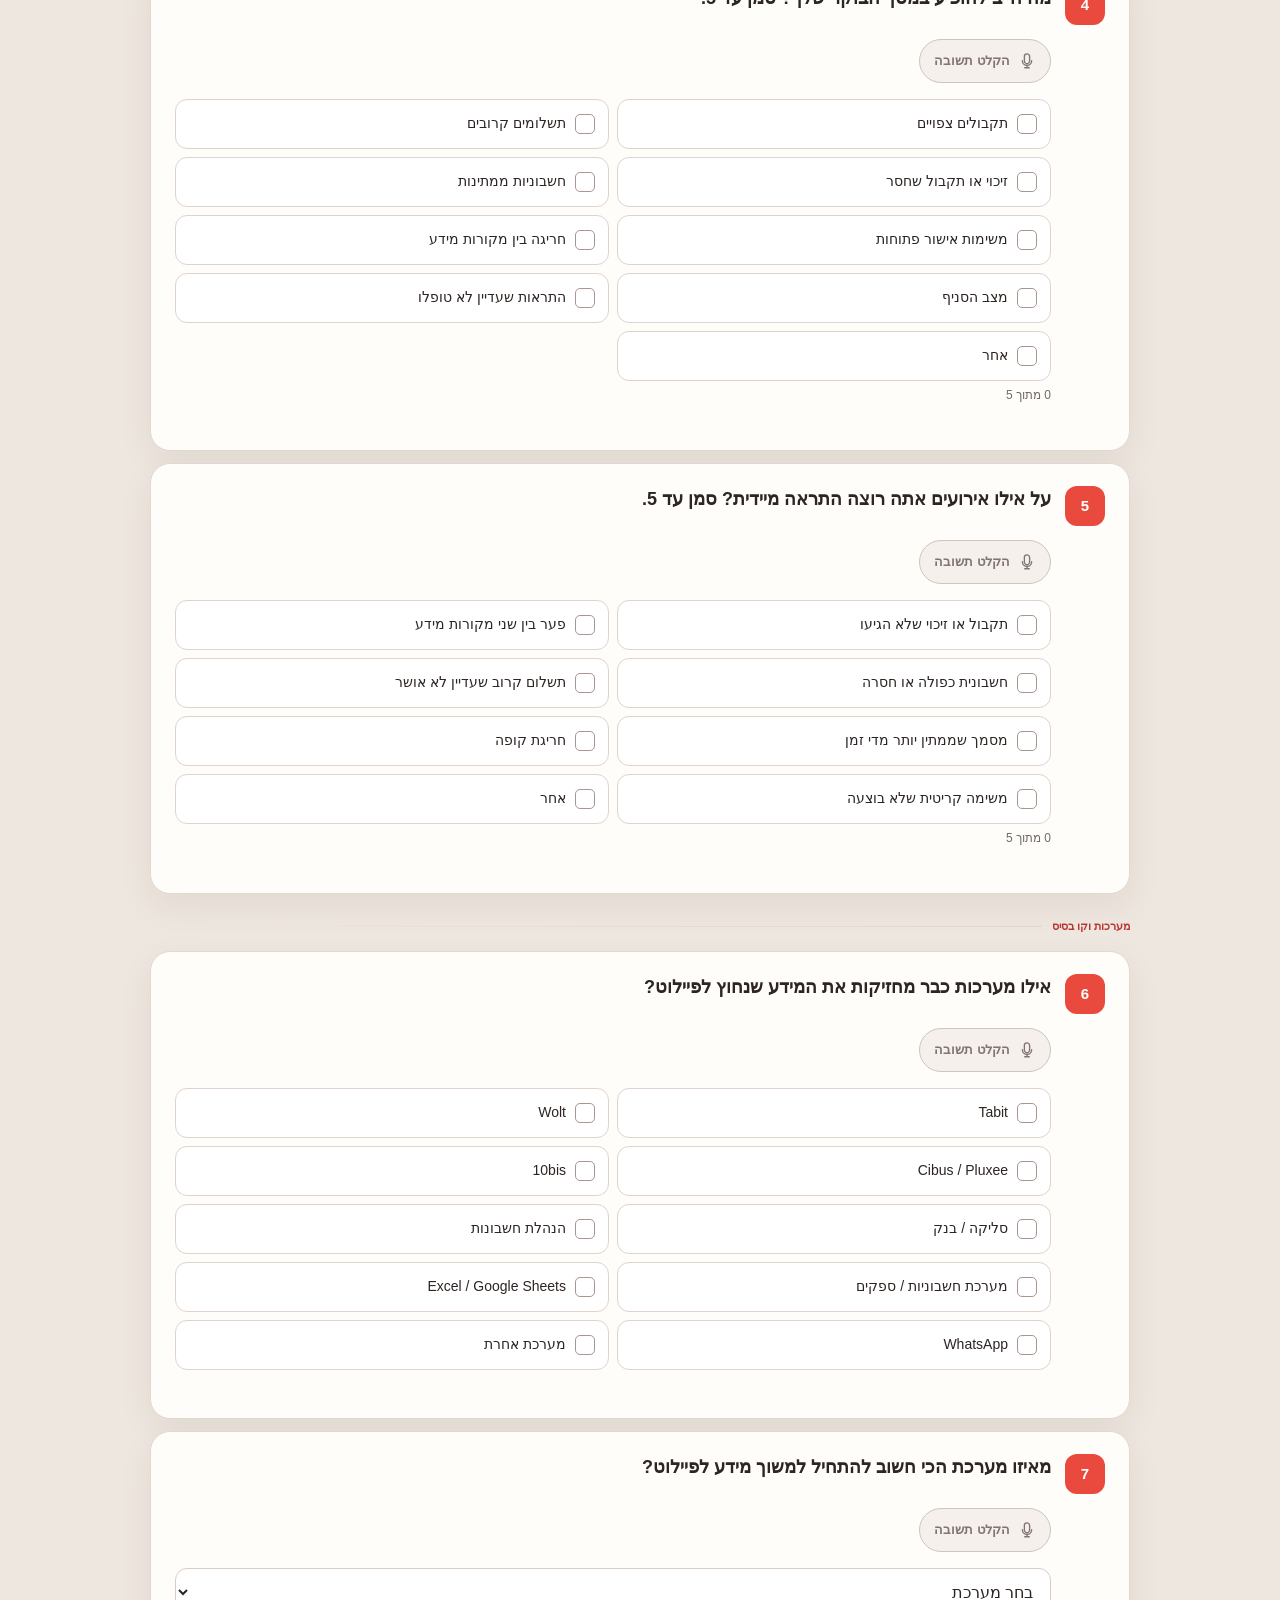
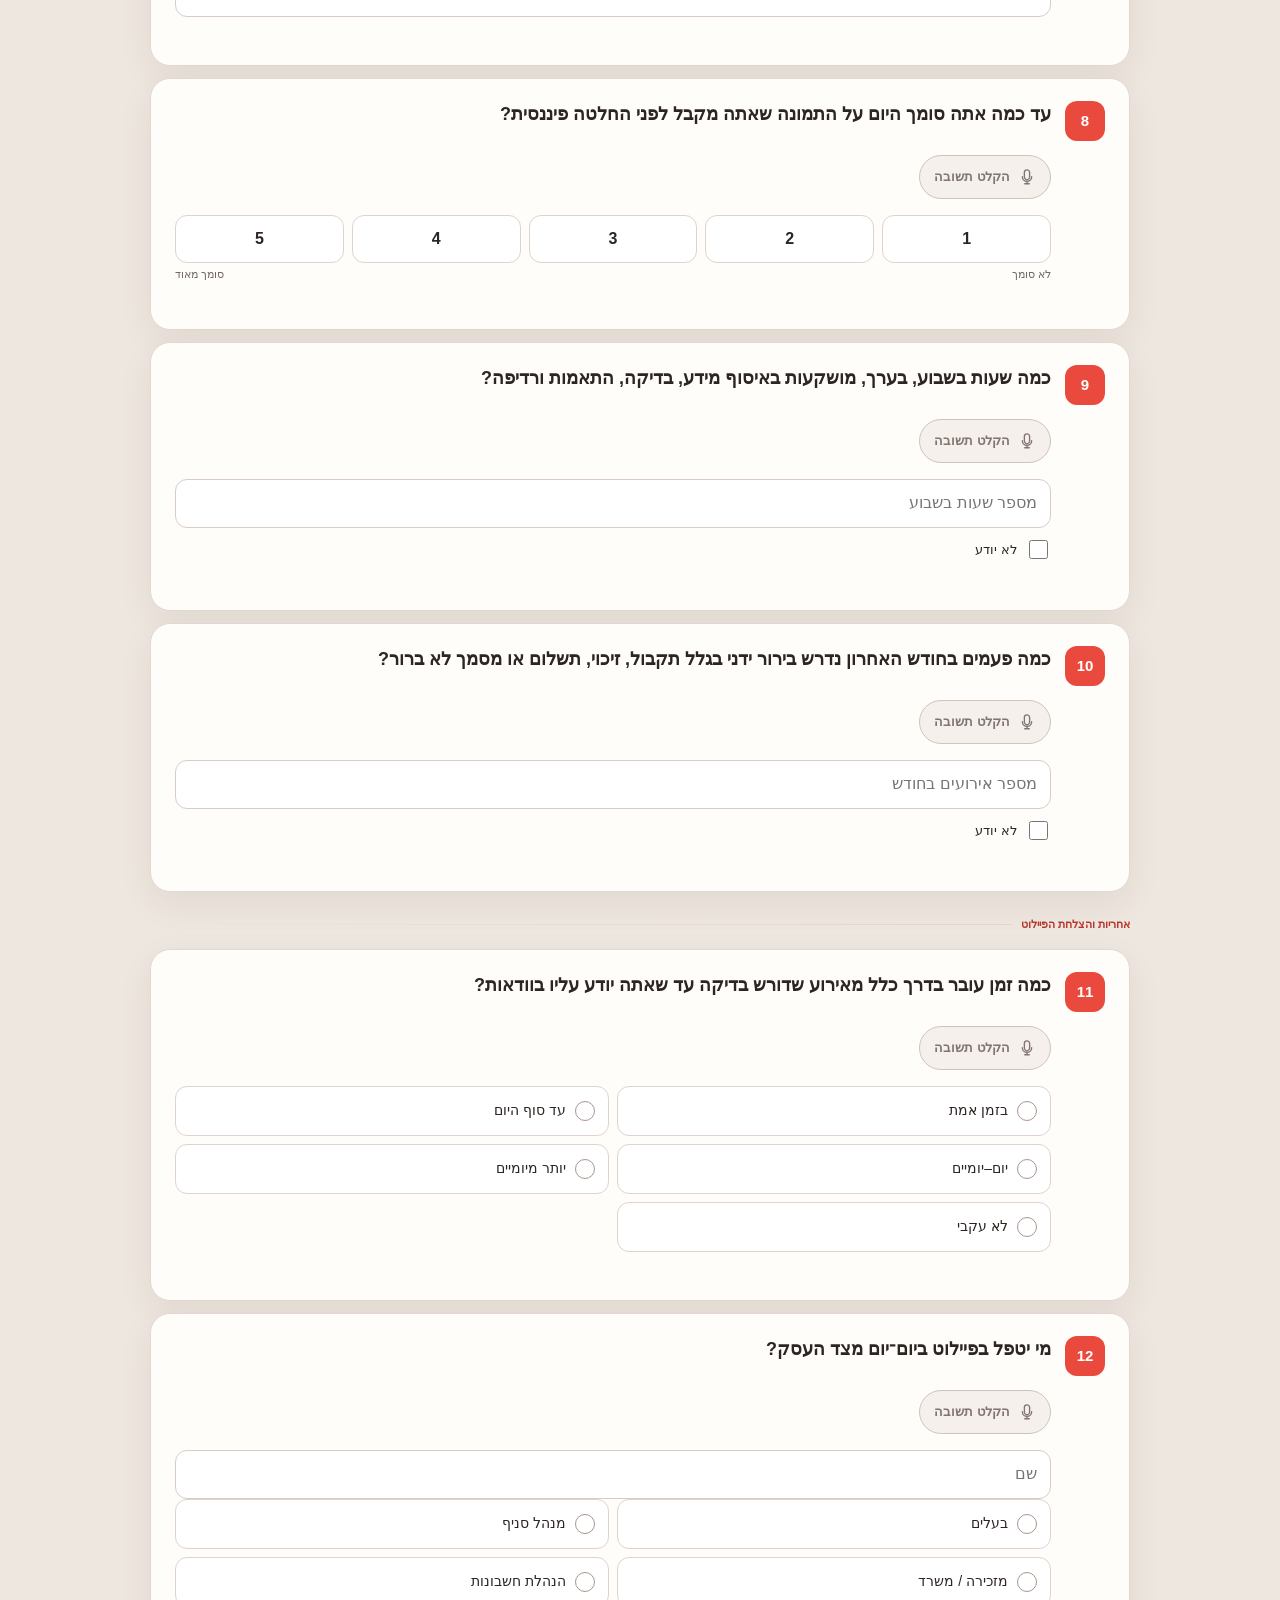
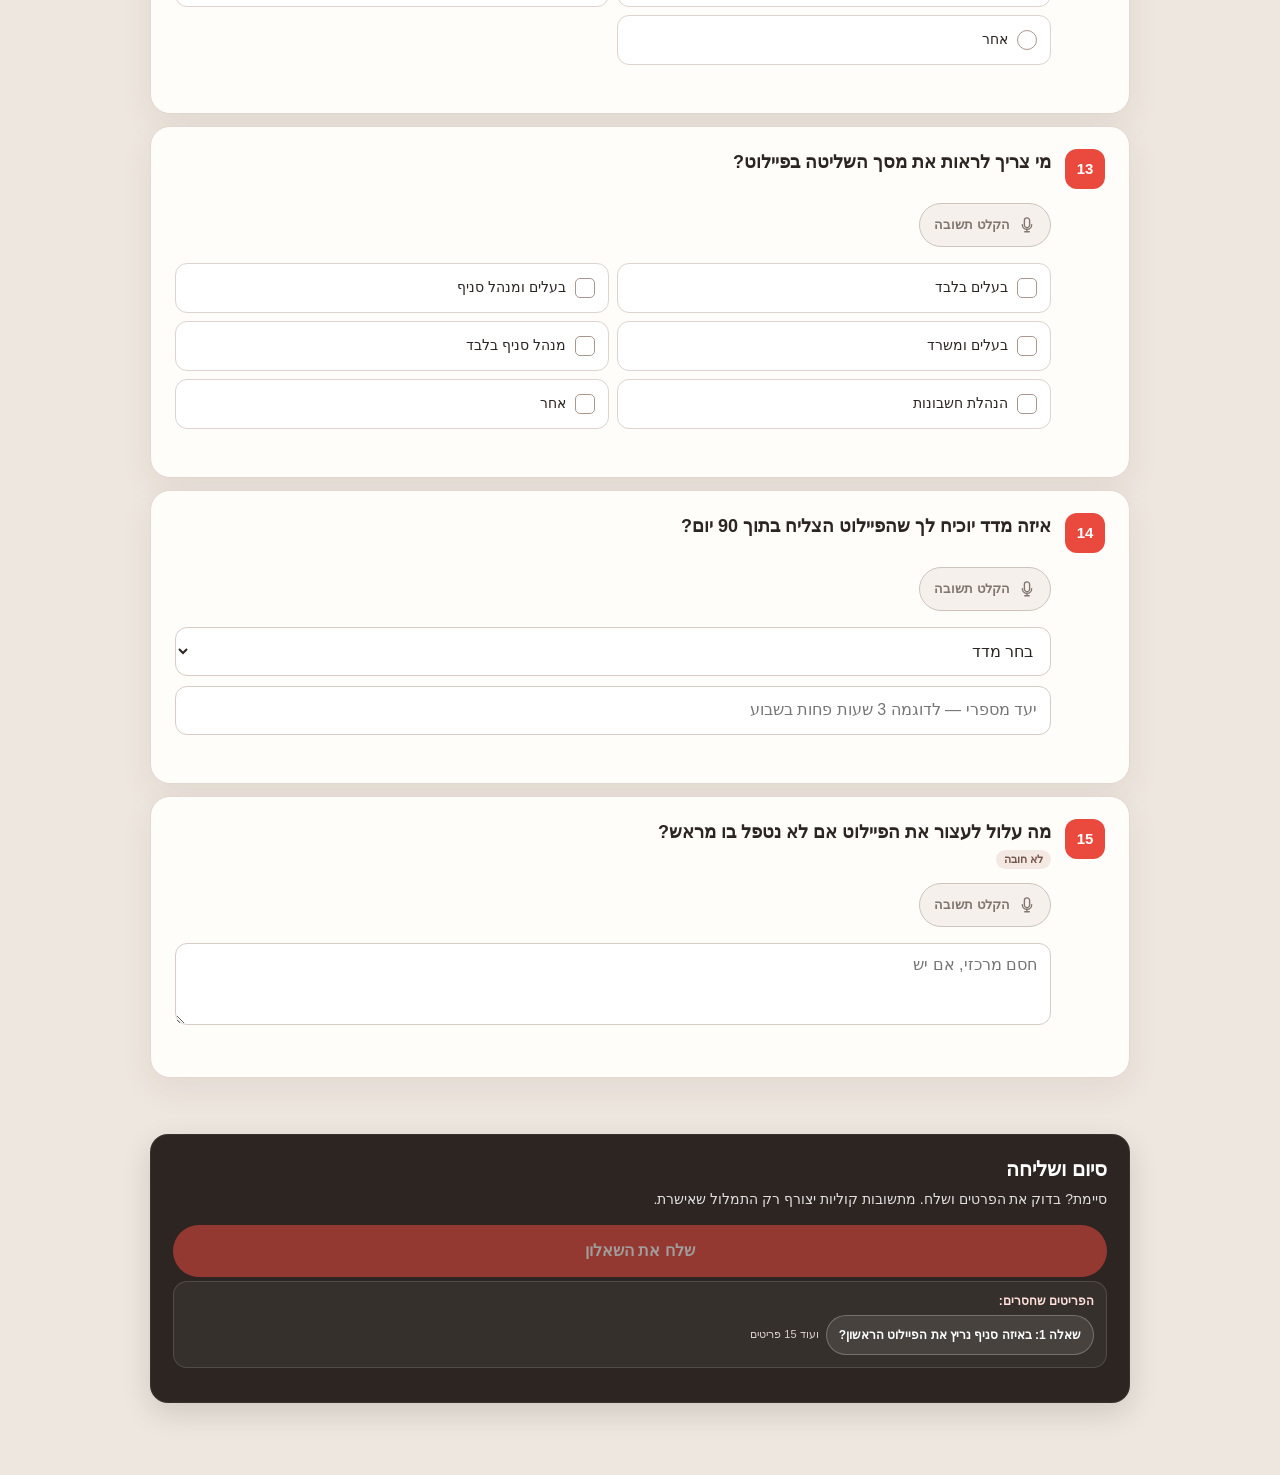
==== commit 6c7f0b6b: "fix: harden Vivace release candidate" ====
--- a/vivace-discovery/index.html
+++ b/vivace-discovery/index.html
@@ -1 +1,134 @@
-<!doctype html><html lang="he" dir="rtl"><head><meta charset="utf-8"><meta name="viewport" content="width=device-width,initial-scale=1"><meta name="theme-color" content="#EA4A3E"><meta name="referrer" content="no-referrer"><title>Vivace OS — Discovery</title><style>body{margin:0;background:#EA4A3E;color:#fff;font-family:Arial,sans-serif;display:grid;place-items:center;min-height:100vh;text-align:center}.l{padding:24px}.s{width:34px;height:34px;border:3px solid rgba(255,255,255,.25);border-top-color:#fff;border-radius:50%;margin:0 auto 14px;animation:r 1s linear infinite}@keyframes r{to{transform:rotate(360deg)}}</style></head><body><div class="l"><div class="s"></div><b>טוען את Vivace OS…</b></div><script>(async()=>{try{const qs=new URLSearchParams(location.search);const inviteKey='vivace-invite-token-v1';if(qs.get('admin')==='1'){const endpoint='https://eadljasmuqnzcrfudsib.supabase.co/functions/v1/vivace-admin',loginEndpoint='https://eadljasmuqnzcrfudsib.supabase.co/functions/v1/vivace-admin-login';const r=await fetch(endpoint,{cache:'no-store'});if(!r.ok)throw new Error('admin '+r.status);let h=await r.text();h=h.replace("const ENDPOINT=location.href.split('?')[0];",`const ENDPOINT='${endpoint}';const LOGIN_ENDPOINT='${loginEndpoint}';`);h=h.replace("async function loginWithKey(key){const r=await fetch(ENDPOINT,","async function loginWithKey(key){const r=await fetch(LOGIN_ENDPOINT,");if(!h.includes("const LOGIN_ENDPOINT="))throw new Error('admin login patch failed');document.open();document.write(h);document.close();return}if(qs.get('new')==='1'){const sid=(crypto.randomUUID?crypto.randomUUID():`${Date.now()}-${Math.random().toString(36).slice(2)}`),invite=qs.get('invite');location.replace(`${location.pathname}?session=${encodeURIComponent(sid)}${invite?`&invite=${encodeURIComponent(invite)}`:''}&build=clean-ui-20-0`);return}const sid=qs.get('session'),invite=qs.get('invite');if(invite){try{sessionStorage.setItem(sid?`vivace-session:${sid}:${inviteKey}`:inviteKey,invite)}catch{}qs.delete('invite');history.replaceState(null,'',`${location.pathname}${qs.toString()?`?${qs.toString()}`:''}`)}if(sid){const prefix=`vivace-session:${sid}:`;const g=Storage.prototype.getItem,s=Storage.prototype.setItem,r=Storage.prototype.removeItem;Storage.prototype.getItem=function(k){return g.call(this,(this===localStorage||this===sessionStorage)?prefix+k:k)};Storage.prototype.setItem=function(k,v){return s.call(this,(this===localStorage||this===sessionStorage)?prefix+k:k,v)};Storage.prototype.removeItem=function(k){return r.call(this,(this===localStorage||this===sessionStorage)?prefix+k:k)};const io=indexedDB.open.bind(indexedDB),id=indexedDB.deleteDatabase.bind(indexedDB);indexedDB.open=(name,...args)=>io(prefix+name,...args);indexedDB.deleteDatabase=name=>id(prefix+name)}const p=[];for(let i=0;i<7;i++){const r=await fetch(`v5.part${String(i).padStart(2,'0')}.b64?v=5.1`,{cache:'no-store'});if(!r.ok)throw new Error('part '+i);p.push(await r.text())}const b=atob(p.join('').replace(/\s+/g,'')),u=Uint8Array.from(b,c=>c.charCodeAt(0)),ds=new DecompressionStream('gzip'),t=await new Response(new Blob([u]).stream().pipeThrough(ds)).text(),patched=t.replace('</body>','<script src="v13audioguard.js?v=20.0"><'+'/script><script src="v14preview.js?v=20.0"><'+'/script><script src="v9patch.js?v=20.0"><'+'/script><script src="v12invite.js?v=20.0"><'+'/script><script src="v15sendready.js?v=20.0"><'+'/script></body>');document.open();document.write(patched);document.close()}catch(e){console.error(e);document.body.innerHTML='<div class="l"><b>לא ניתן לטעון את המסך</b><p>נסה לרענן את הדף.</p></div>'}})()</script></body></html>
+<!doctype html>
+<html lang="he" dir="rtl">
+<head>
+  <meta charset="utf-8">
+  <meta name="viewport" content="width=device-width,initial-scale=1">
+  <meta name="theme-color" content="#EA4A3E">
+  <meta name="referrer" content="no-referrer">
+  <meta http-equiv="Cache-Control" content="no-cache, no-store, must-revalidate">
+  <title>Vivace OS — Discovery</title>
+  <style>
+    *{box-sizing:border-box}
+    html,body{margin:0;min-height:100%;background:#FBF8F4;color:#312824;font-family:Arial,sans-serif}
+    body{display:grid;place-items:center;min-height:100vh;text-align:center}
+    .vboot{width:min(360px,calc(100% - 36px));padding:34px 24px;border:1px solid #E9DDD5;border-radius:24px;background:#fff;box-shadow:0 18px 48px rgba(72,45,35,.12)}
+    .vboot-mark{display:grid;place-items:center;width:62px;height:62px;margin:0 auto 17px;border-radius:20px;background:#EA4A3E;color:#fff;font-size:30px;font-weight:950;box-shadow:0 10px 24px rgba(234,74,62,.25)}
+    .vboot-title{display:block;font-size:18px;font-weight:900}
+    .vboot-copy{display:block;margin-top:7px;color:#74635B;font-size:13px}
+    .vboot-line{position:relative;width:116px;height:4px;margin:20px auto 0;overflow:hidden;border-radius:999px;background:#F3D9D5}
+    .vboot-line::after{content:"";position:absolute;inset:0;width:45%;border-radius:inherit;background:#EA4A3E;animation:vbootMove 1s ease-in-out infinite alternate}
+    @keyframes vbootMove{to{transform:translateX(-125%)}}
+    @media(prefers-reduced-motion:reduce){.vboot-line::after{animation:none;transform:none;width:45%}}
+    @media(max-width:480px){.vboot{width:calc(100% - 28px);padding:30px 20px;border-radius:20px}}
+  </style>
+</head>
+<body>
+  <div class="vboot" role="status" aria-live="polite">
+    <div class="vboot-mark" aria-hidden="true">V</div>
+    <b class="vboot-title">מכין את שאלון Vivace</b>
+    <span class="vboot-copy">עוד רגע אפשר להתחיל</span>
+    <div class="vboot-line" aria-hidden="true"></div>
+  </div>
+  <script>
+  (async()=>{
+    const showBootError=(title='לא ניתן לטעון את השאלון',copy='רענן את הדף ונסה שוב')=>{
+      const screen=document.getElementById('v15BootScreen')||document.querySelector('body > .vboot');
+      if(!screen)return;
+      const titleElement=screen.querySelector('.vboot-title'),copyElement=screen.querySelector('.vboot-copy');
+      if(titleElement)titleElement.textContent=title;
+      if(copyElement)copyElement.textContent=copy;
+      screen.querySelector('.vboot-line')?.remove();
+    };
+    window.__vivaceBootError=()=>showBootError();
+    const loadDeadline=setTimeout(()=>showBootError('הטעינה מתארכת מדי','בדוק את החיבור, רענן את הדף ונסה שוב'),15000);
+    const fetchWithTimeout=async(url,options={},timeoutMs=12000)=>{
+      const controller=new AbortController(),timer=setTimeout(()=>controller.abort(),timeoutMs);
+      try{return await fetch(url,{...options,signal:controller.signal})}
+      catch(error){if(error?.name==='AbortError')throw new Error('LOAD_TIMEOUT');throw error}
+      finally{clearTimeout(timer)}
+    };
+    try{
+      const qs=new URLSearchParams(location.search);
+      const inviteKey='vivace-invite-token-v1';
+
+      if(qs.get('admin')==='1'){
+        const endpoint='https://eadljasmuqnzcrfudsib.supabase.co/functions/v1/vivace-admin';
+        const loginEndpoint='https://eadljasmuqnzcrfudsib.supabase.co/functions/v1/vivace-admin-login';
+        const response=await fetchWithTimeout(endpoint,{cache:'no-store'});
+        if(!response.ok)throw new Error('admin '+response.status);
+        let html=await response.text();
+        const endpointMarker=/const\s+ENDPOINT\s*=\s*location\.href\.split\(\s*['"]\?['"]\s*\)\s*\[\s*0\s*\](?=\s*[,;])/;
+        if(!endpointMarker.test(html))throw new Error('admin endpoint patch target missing');
+        html=html.replace(endpointMarker,`const ENDPOINT='${endpoint}';const LOGIN_ENDPOINT='${loginEndpoint}'`);
+        const loginMarker=/(async\s+function\s+loginWithKey\s*\([^)]*\)\s*\{[\s\S]*?\bfetch\s*\()\s*ENDPOINT\s*(?=,)/;
+        if(!loginMarker.test(html))throw new Error('admin login patch target missing');
+        html=html.replace(loginMarker,'$1LOGIN_ENDPOINT');
+        if(!/\bconst\s+LOGIN_ENDPOINT\s*=/.test(html)||!/\bfetch\s*\(\s*LOGIN_ENDPOINT\s*,/.test(html))throw new Error('admin login patch failed');
+        clearTimeout(loadDeadline);
+        document.open();
+        document.write(html);
+        document.close();
+        return;
+      }
+
+      if(qs.get('new')==='1'){
+        const sid=crypto.randomUUID?crypto.randomUUID():`${Date.now()}-${Math.random().toString(36).slice(2)}`;
+        qs.delete('new');
+        qs.set('session',sid);
+        qs.set('build','clean-ui-22-0');
+        history.replaceState(null,'',`${location.pathname}?${qs.toString()}`);
+      }
+
+      const sid=qs.get('session');
+      const invite=qs.get('invite');
+      if(invite){
+        try{sessionStorage.setItem(sid?`vivace-session:${sid}:${inviteKey}`:inviteKey,invite)}catch{}
+        qs.delete('invite');
+        history.replaceState(null,'',`${location.pathname}${qs.toString()?`?${qs.toString()}`:''}`);
+      }
+
+      if(sid){
+        const prefix=`vivace-session:${sid}:`;
+        const getItem=Storage.prototype.getItem;
+        const setItem=Storage.prototype.setItem;
+        const removeItem=Storage.prototype.removeItem;
+        Storage.prototype.getItem=function(key){return getItem.call(this,(this===localStorage||this===sessionStorage)?prefix+key:key)};
+        Storage.prototype.setItem=function(key,value){return setItem.call(this,(this===localStorage||this===sessionStorage)?prefix+key:key,value)};
+        Storage.prototype.removeItem=function(key){return removeItem.call(this,(this===localStorage||this===sessionStorage)?prefix+key:key)};
+        const openDatabase=indexedDB.open.bind(indexedDB);
+        const deleteDatabase=indexedDB.deleteDatabase.bind(indexedDB);
+        indexedDB.open=(name,...args)=>openDatabase(prefix+name,...args);
+        indexedDB.deleteDatabase=name=>deleteDatabase(prefix+name);
+      }
+
+      const partResponses=await Promise.all(Array.from({length:7},(_,index)=>fetchWithTimeout(`v5.part${String(index).padStart(2,'0')}.b64?v=5.1`,{cache:'force-cache'})));
+      const failedPart=partResponses.findIndex(response=>!response.ok);
+      if(failedPart!==-1)throw new Error('part '+failedPart+' '+partResponses[failedPart].status);
+      const parts=await Promise.all(partResponses.map(response=>response.text()));
+
+      const binary=atob(parts.join('').replace(/\s+/g,''));
+      const bytes=Uint8Array.from(binary,character=>character.charCodeAt(0));
+      if(typeof DecompressionStream!=='function')throw new Error('UNSUPPORTED_BROWSER_DECOMPRESSION');
+      const stream=new DecompressionStream('gzip');
+      const baseHtml=await new Response(new Blob([bytes]).stream().pipeThrough(stream)).text();
+      const patchSources=['v13audioguard.js?v=22.0','v14preview.js?v=22.0','v9patch.js?v=22.0','v12invite.js?v=22.0','v15sendready.js?v=22.0'];
+      const patchPreloads=patchSources.map(src=>`<link rel="preload" as="script" href="${src}">`).join('');
+      const bootGuard='<style id="v15BootGuard">#v15BootScreen{position:fixed!important;inset:0!important;z-index:2147483647!important;display:grid!important;place-items:center!important;min-height:100vh!important;background:#FBF8F4!important;color:#312824!important;font-family:Arial,sans-serif!important;text-align:center!important}#v15BootScreen .vboot{width:min(360px,calc(100% - 36px));padding:34px 24px;border:1px solid #E9DDD5;border-radius:24px;background:#fff;box-shadow:0 18px 48px rgba(72,45,35,.12)}#v15BootScreen .vboot-mark{display:grid;place-items:center;width:62px;height:62px;margin:0 auto 17px;border-radius:20px;background:#EA4A3E;color:#fff;font-size:30px;font-weight:950}#v15BootScreen .vboot-title{display:block;font-size:18px;font-weight:900}#v15BootScreen .vboot-copy{display:block;margin-top:7px;color:#74635B;font-size:13px}#v15BootScreen .vboot-line{position:relative;width:116px;height:4px;margin:20px auto 0;overflow:hidden;border-radius:999px;background:#F3D9D5}#v15BootScreen .vboot-line:after{content:"";position:absolute;inset:0;width:45%;border-radius:inherit;background:#EA4A3E;animation:v15BootMove 1s ease-in-out infinite alternate}@keyframes v15BootMove{to{transform:translateX(-125%)}}@media(prefers-reduced-motion:reduce){#v15BootScreen .vboot-line:after{animation:none;transform:none;width:45%}}</style>';
+      const bootScreen='<div id="v15BootScreen" role="status" aria-live="polite"><div class="vboot"><div class="vboot-mark" aria-hidden="true">V</div><b class="vboot-title">מכין את שאלון Vivace</b><span class="vboot-copy">עוד רגע אפשר להתחיל</span><div class="vboot-line" aria-hidden="true"></div></div></div>';
+      const guardedHtml=baseHtml.replace('<head>',`<head>${bootGuard}${patchPreloads}`).replace('<body>',`<body>${bootScreen}`);
+      const patchScripts=patchSources.map(src=>`<script src="${src}" onerror="window.__vivacePatchLoadFailed=true;window.__vivaceBootError?.()"><`+'/script>').join('');
+      const patched=guardedHtml.replace('</body>',`${patchScripts}</body>`);
+      document.open();
+      document.write(patched);
+      document.close();
+    }catch(error){
+      clearTimeout(loadDeadline);
+      console.error(error);
+      const unsupported=error?.message==='UNSUPPORTED_BROWSER_DECOMPRESSION';
+      const timeout=error?.message==='LOAD_TIMEOUT';
+      document.body.innerHTML=`<div class="vboot"><div class="vboot-mark" aria-hidden="true">V</div><b class="vboot-title">${unsupported?'הדפדפן אינו נתמך':timeout?'הטעינה מתארכת מדי':'לא ניתן לטעון את השאלון'}</b><span class="vboot-copy">${unsupported?'פתח את השאלון ב-Chrome, Safari, Edge או Firefox מעודכנים':timeout?'בדוק את החיבור, רענן את הדף ונסה שוב':'רענן את הדף ונסה שוב'}</span></div>`;
+    }
+  })();
+  </script>
+</body>
+</html>
